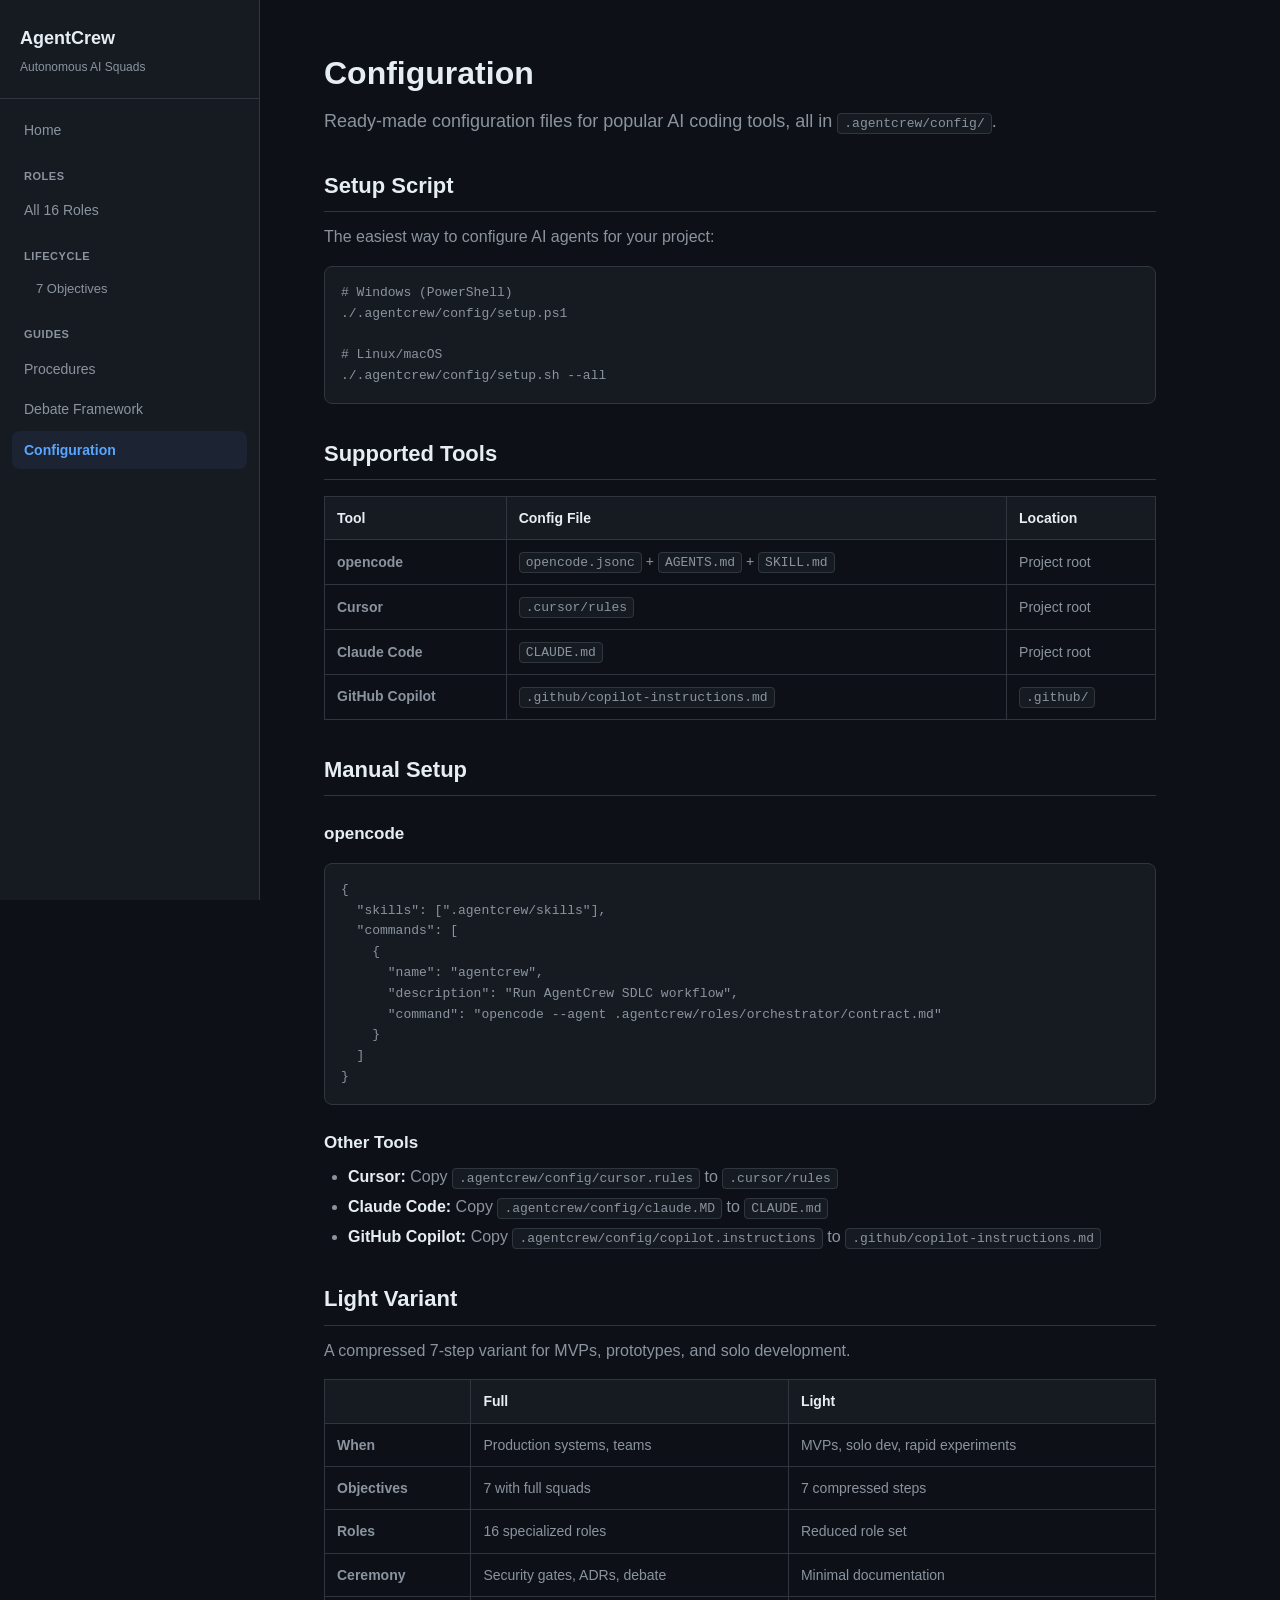
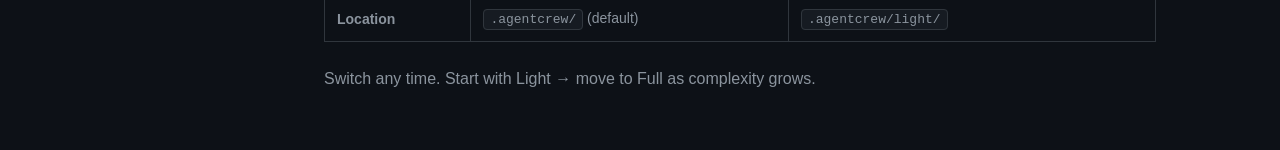
==== docs/configuration.html @ f0ec6406 "docs: replace Jekyll with static HTML/CSS pages Complete rebuild of docs/ as a static site with: - C" ====
<!DOCTYPE html>
<html lang="en">
<head>
<meta charset="UTF-8">
<meta name="viewport" content="width=device-width, initial-scale=1.0">
<title>Configuration — AgentCrew</title>
<link rel="stylesheet" href="style.css">
</head>
<body>

<aside class="sidebar">
  <div class="sidebar-header">
    <h2>AgentCrew</h2>
    <span>Autonomous AI Squads</span>
  </div>
  <nav>
    <a href="index.html">Home</a>

    <div class="nav-section">Roles</div>
    <a href="roles.html">All 16 Roles</a>

    <div class="nav-section">Lifecycle</div>
    <div class="nav-sub">
      <a href="objectives.html">7 Objectives</a>
    </div>

    <div class="nav-section">Guides</div>
    <a href="procedures.html">Procedures</a>
    <a href="debate.html">Debate Framework</a>
    <a href="configuration.html" class="active">Configuration</a>
  </nav>
</aside>

<main class="content">
  <h1>Configuration</h1>
  <p>Ready-made configuration files for popular AI coding tools, all in <code>.agentcrew/config/</code>.</p>

  <h2>Setup Script</h2>
  <p>The easiest way to configure AI agents for your project:</p>
  <pre><code># Windows (PowerShell)
./.agentcrew/config/setup.ps1

# Linux/macOS
./.agentcrew/config/setup.sh --all</code></pre>

  <h2>Supported Tools</h2>
  <table>
    <tr><th>Tool</th><th>Config File</th><th>Location</th></tr>
    <tr><td><strong>opencode</strong></td><td><code>opencode.jsonc</code> + <code>AGENTS.md</code> + <code>SKILL.md</code></td><td>Project root</td></tr>
    <tr><td><strong>Cursor</strong></td><td><code>.cursor/rules</code></td><td>Project root</td></tr>
    <tr><td><strong>Claude Code</strong></td><td><code>CLAUDE.md</code></td><td>Project root</td></tr>
    <tr><td><strong>GitHub Copilot</strong></td><td><code>.github/copilot-instructions.md</code></td><td><code>.github/</code></td></tr>
  </table>

  <h2>Manual Setup</h2>

  <h3>opencode</h3>
  <pre><code>{
  "skills": [".agentcrew/skills"],
  "commands": [
    {
      "name": "agentcrew",
      "description": "Run AgentCrew SDLC workflow",
      "command": "opencode --agent .agentcrew/roles/orchestrator/contract.md"
    }
  ]
}</code></pre>

  <h3>Other Tools</h3>
  <ul>
    <li><strong>Cursor:</strong> Copy <code>.agentcrew/config/cursor.rules</code> to <code>.cursor/rules</code></li>
    <li><strong>Claude Code:</strong> Copy <code>.agentcrew/config/claude.MD</code> to <code>CLAUDE.md</code></li>
    <li><strong>GitHub Copilot:</strong> Copy <code>.agentcrew/config/copilot.instructions</code> to <code>.github/copilot-instructions.md</code></li>
  </ul>

  <h2>Light Variant</h2>
  <p>A compressed 7-step variant for MVPs, prototypes, and solo development.</p>

  <table>
    <tr><th></th><th>Full</th><th>Light</th></tr>
    <tr><td><strong>When</strong></td><td>Production systems, teams</td><td>MVPs, solo dev, rapid experiments</td></tr>
    <tr><td><strong>Objectives</strong></td><td>7 with full squads</td><td>7 compressed steps</td></tr>
    <tr><td><strong>Roles</strong></td><td>16 specialized roles</td><td>Reduced role set</td></tr>
    <tr><td><strong>Ceremony</strong></td><td>Security gates, ADRs, debate</td><td>Minimal documentation</td></tr>
    <tr><td><strong>Location</strong></td><td><code>.agentcrew/</code> (default)</td><td><code>.agentcrew/light/</code></td></tr>
  </table>

  <p>Switch any time. Start with Light &rarr; move to Full as complexity grows.</p>

</main>

</body>
</html>
---- docs/style.css ----
:root {
  --bg: #0d1117;
  --bg-card: #161b22;
  --bg-hover: #1c2333;
  --border: #30363d;
  --text: #e6edf3;
  --text-dim: #8b949e;
  --accent: #58a6ff;
  --accent-green: #3fb950;
  --accent-orange: #d29922;
  --accent-red: #f85149;
  --accent-purple: #bc8cff;
  --radius: 8px;
  --font: -apple-system, BlinkMacSystemFont, 'Segoe UI', Roboto, sans-serif;
  --mono: 'SF Mono', 'Cascadia Code', 'Fira Code', Consolas, monospace;
}

* { margin: 0; padding: 0; box-sizing: border-box; }

body {
  font-family: var(--font);
  background: var(--bg);
  color: var(--text);
  line-height: 1.6;
  display: flex;
  min-height: 100vh;
}

a { color: var(--accent); text-decoration: none; }
a:hover { text-decoration: underline; }

/* Sidebar */
.sidebar {
  width: 260px;
  min-width: 260px;
  background: var(--bg-card);
  border-right: 1px solid var(--border);
  padding: 24px 0;
  height: 100vh;
  position: sticky;
  top: 0;
  overflow-y: auto;
}
.sidebar-header {
  padding: 0 20px 20px;
  border-bottom: 1px solid var(--border);
  margin-bottom: 12px;
}
.sidebar-header h2 {
  font-size: 18px;
  color: var(--text);
}
.sidebar-header span {
  font-size: 12px;
  color: var(--text-dim);
}
.sidebar nav { padding: 0 12px; }
.sidebar nav a {
  display: block;
  padding: 8px 12px;
  border-radius: var(--radius);
  font-size: 14px;
  color: var(--text-dim);
  margin-bottom: 2px;
  transition: all 0.15s;
}
.sidebar nav a:hover {
  background: var(--bg-hover);
  color: var(--text);
  text-decoration: none;
}
.sidebar nav a.active {
  background: var(--bg-hover);
  color: var(--accent);
  font-weight: 600;
}
.sidebar .nav-section {
  font-size: 11px;
  text-transform: uppercase;
  letter-spacing: 0.05em;
  color: var(--text-dim);
  padding: 16px 12px 6px;
  font-weight: 600;
}
.sidebar .nav-sub a { padding-left: 24px; font-size: 13px; }

/* Main content */
.content {
  flex: 1;
  padding: 48px 64px;
  max-width: 960px;
}
.content h1 {
  font-size: 32px;
  margin-bottom: 8px;
  font-weight: 700;
}
.content h1 + p { font-size: 18px; color: var(--text-dim); margin-bottom: 32px; }
.content h2 {
  font-size: 22px;
  margin: 32px 0 12px;
  padding-bottom: 8px;
  border-bottom: 1px solid var(--border);
}
.content h3 { font-size: 17px; margin: 24px 0 8px; }
.content p { margin-bottom: 16px; color: var(--text-dim); }
.content p strong { color: var(--text); }
.content ul, .content ol { margin: 0 0 16px 24px; color: var(--text-dim); }
.content li { margin-bottom: 4px; }
.content li strong { color: var(--text); }

/* Tables */
.content table {
  width: 100%;
  border-collapse: collapse;
  margin: 16px 0 24px;
  font-size: 14px;
}
.content th {
  text-align: left;
  padding: 10px 12px;
  background: var(--bg-card);
  border: 1px solid var(--border);
  color: var(--text);
  font-weight: 600;
}
.content td {
  padding: 10px 12px;
  border: 1px solid var(--border);
  color: var(--text-dim);
}
.content tr:hover td { background: var(--bg-hover); }

/* Code blocks */
.content code {
  font-family: var(--mono);
  font-size: 13px;
  background: var(--bg-card);
  padding: 2px 6px;
  border-radius: 4px;
  border: 1px solid var(--border);
}
.content pre {
  background: var(--bg-card);
  border: 1px solid var(--border);
  border-radius: var(--radius);
  padding: 16px;
  margin: 16px 0 24px;
  overflow-x: auto;
}
.content pre code {
  background: none;
  border: none;
  padding: 0;
  font-size: 13px;
  line-height: 1.5;
  color: var(--text-dim);
}

/* Cards */
.card-grid {
  display: grid;
  grid-template-columns: repeat(auto-fill, minmax(280px, 1fr));
  gap: 16px;
  margin: 16px 0 24px;
}
.card {
  background: var(--bg-card);
  border: 1px solid var(--border);
  border-radius: var(--radius);
  padding: 16px 20px;
  transition: border-color 0.2s;
}
.card:hover { border-color: var(--accent); }
.card h3 { margin: 0 0 4px; font-size: 15px; }
.card h3 a { color: var(--text); }
.card h3 a:hover { color: var(--accent); text-decoration: none; }
.card p { margin: 0; font-size: 13px; color: var(--text-dim); }
.card .tag {
  display: inline-block;
  font-size: 11px;
  padding: 2px 8px;
  border-radius: 12px;
  margin-top: 8px;
  font-weight: 600;
}
.tag-leadership { background: #1a2332; color: var(--accent); }
.tag-dev { background: #1a2e1a; color: var(--accent-green); }
.tag-quality { background: #2d1a1a; color: var(--accent-red); }
.tag-ops { background: #2d251a; color: var(--accent-orange); }
.tag-cross { background: #1a1a2e; color: var(--accent-purple); }

/* Callouts */
.callout {
  border: 1px solid var(--border);
  border-left: 4px solid var(--accent);
  border-radius: var(--radius);
  padding: 12px 16px;
  margin: 16px 0 24px;
  background: var(--bg-card);
  font-size: 14px;
  color: var(--text-dim);
}
.callout-warning { border-left-color: var(--accent-orange); }
.callout-danger { border-left-color: var(--accent-red); }
.callout-success { border-left-color: var(--accent-green); }

/* Badge */
.badge {
  display: inline-block;
  padding: 2px 10px;
  border-radius: 12px;
  font-size: 12px;
  font-weight: 600;
  background: var(--bg-hover);
  color: var(--text-dim);
  border: 1px solid var(--border);
}
.badge-accent { background: #1a2332; color: var(--accent); border-color: #1a3a5c; }
.badge-green { background: #1a2e1a; color: var(--accent-green); border-color: #1a3a1a; }
.badge-red { background: #2d1a1a; color: var(--accent-red); border-color: #3a1a1a; }
.badge-orange { background: #2d251a; color: var(--accent-orange); border-color: #3a2a1a; }

/* Tags list */
.tag-list { display: flex; flex-wrap: wrap; gap: 6px; margin-bottom: 16px; }

/* Mobile */
@media (max-width: 768px) {
  body { flex-direction: column; }
  .sidebar { width: 100%; min-width: unset; height: auto; position: static; }
  .content { padding: 24px 16px; }
  .card-grid { grid-template-columns: 1fr; }
}
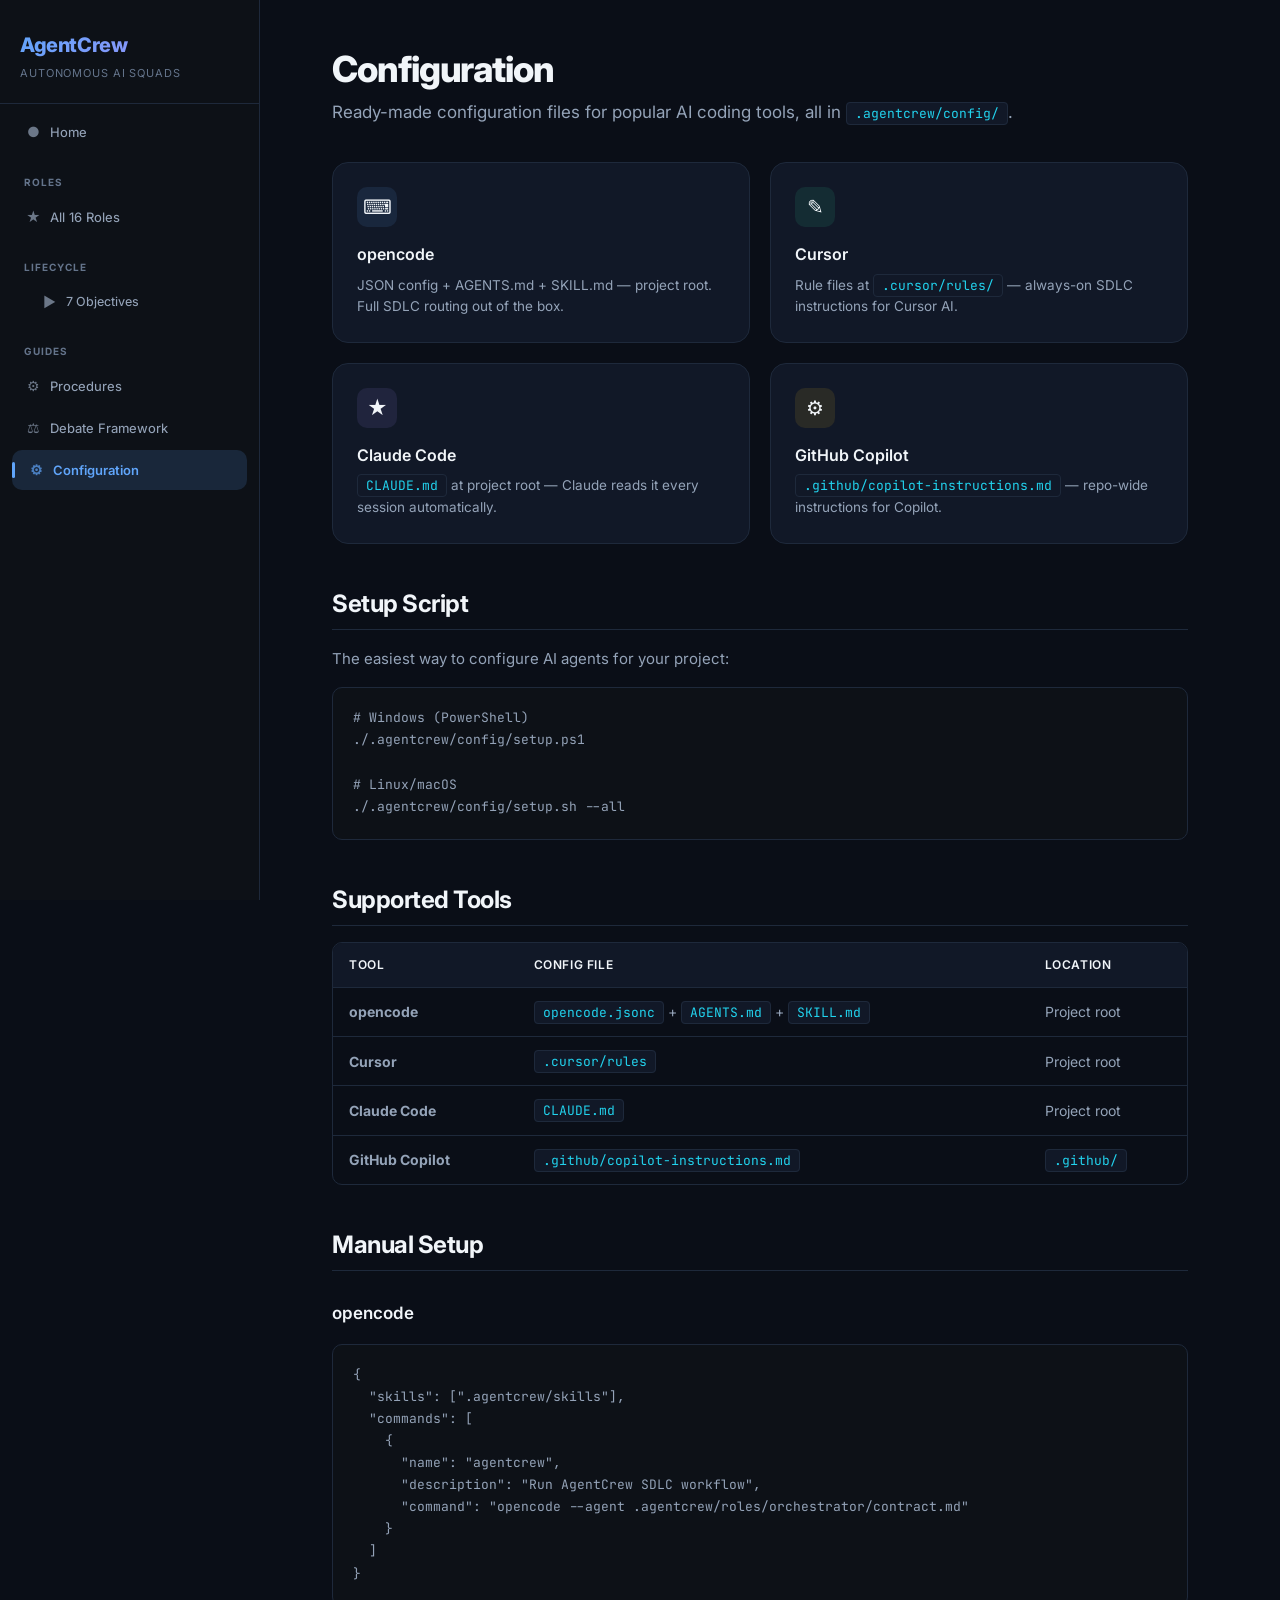
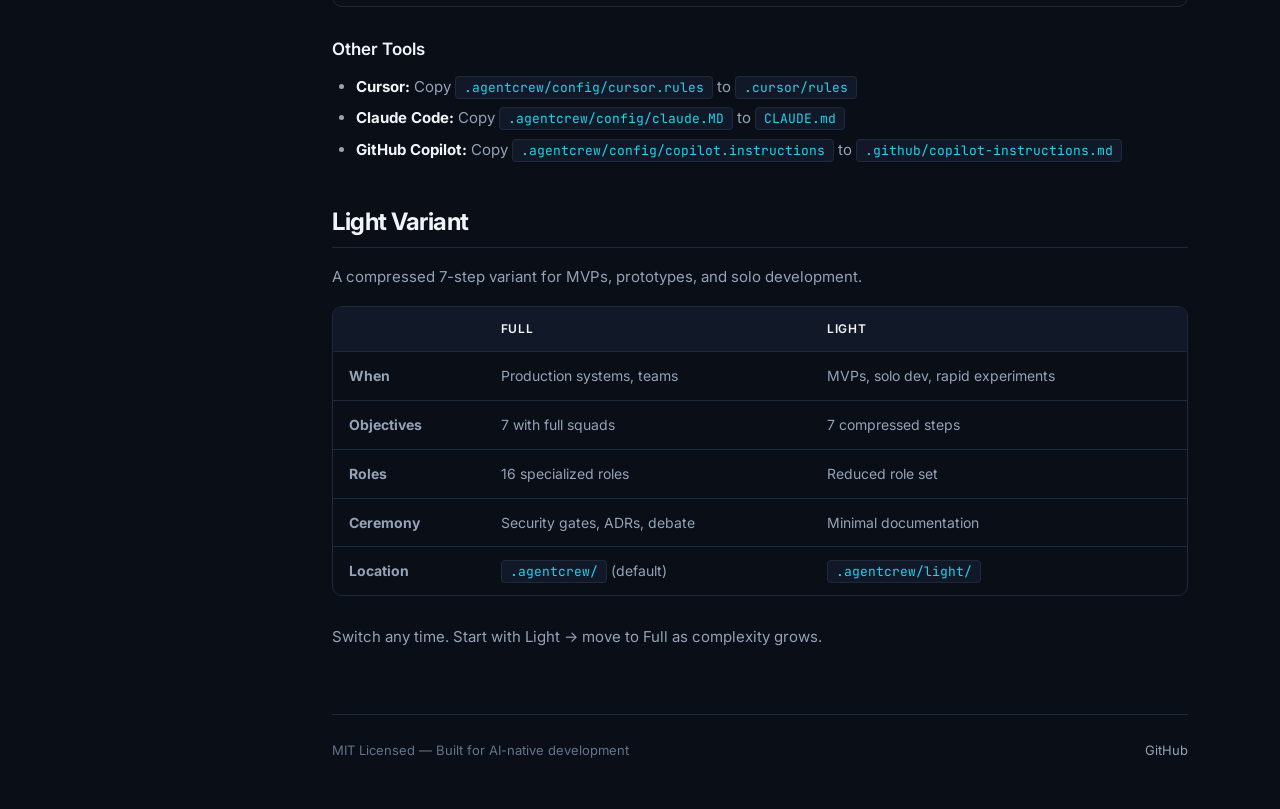
==== commit c4c88c65: "redesign: modern GitHub Pages site with sidebar, dark theme, design system" ====
--- a/docs/configuration.html
+++ b/docs/configuration.html
@@ -4,6 +4,9 @@
 <meta charset="UTF-8">
 <meta name="viewport" content="width=device-width, initial-scale=1.0">
 <title>Configuration — AgentCrew</title>
+<link rel="preconnect" href="https://fonts.googleapis.com">
+<link rel="preconnect" href="https://fonts.gstatic.com" crossorigin>
+<link href="https://fonts.googleapis.com/css2?family=Inter:wght@400;450;500;600;700;800&family=JetBrains+Mono:wght@400;500&display=swap" rel="stylesheet">
 <link rel="stylesheet" href="style.css">
 </head>
 <body>
@@ -14,26 +17,49 @@
     <span>Autonomous AI Squads</span>
   </div>
   <nav>
-    <a href="index.html">Home</a>
+    <a href="index.html"><span class="nav-icon">&#9679;</span> Home</a>
 
     <div class="nav-section">Roles</div>
-    <a href="roles.html">All 16 Roles</a>
+    <a href="roles.html"><span class="nav-icon">&#9733;</span> All 16 Roles</a>
 
     <div class="nav-section">Lifecycle</div>
     <div class="nav-sub">
-      <a href="objectives.html">7 Objectives</a>
+      <a href="objectives.html"><span class="nav-icon">&#9654;</span> 7 Objectives</a>
     </div>
 
     <div class="nav-section">Guides</div>
-    <a href="procedures.html">Procedures</a>
-    <a href="debate.html">Debate Framework</a>
-    <a href="configuration.html" class="active">Configuration</a>
+    <a href="procedures.html"><span class="nav-icon">&#9881;</span> Procedures</a>
+    <a href="debate.html"><span class="nav-icon">&#9878;</span> Debate Framework</a>
+    <a href="configuration.html" class="active"><span class="nav-icon">&#9881;</span> Configuration</a>
   </nav>
 </aside>
 
 <main class="content">
   <h1>Configuration</h1>
-  <p>Ready-made configuration files for popular AI coding tools, all in <code>.agentcrew/config/</code>.</p>
+  <p class="subtitle">Ready-made configuration files for popular AI coding tools, all in <code>.agentcrew/config/</code>.</p>
+
+  <div class="feature-grid">
+    <div class="feature-card">
+      <div class="feature-icon" style="background:rgba(96,165,250,0.1);">&#9000;</div>
+      <h3>opencode</h3>
+      <p>JSON config + AGENTS.md + SKILL.md — project root. Full SDLC routing out of the box.</p>
+    </div>
+    <div class="feature-card">
+      <div class="feature-icon" style="background:rgba(52,211,153,0.1);">&#9998;</div>
+      <h3>Cursor</h3>
+      <p>Rule files at <code>.cursor/rules/</code> — always-on SDLC instructions for Cursor AI.</p>
+    </div>
+    <div class="feature-card">
+      <div class="feature-icon" style="background:rgba(167,139,250,0.1);">&#9733;</div>
+      <h3>Claude Code</h3>
+      <p><code>CLAUDE.md</code> at project root — Claude reads it every session automatically.</p>
+    </div>
+    <div class="feature-card">
+      <div class="feature-icon" style="background:rgba(251,191,36,0.1);">&#9881;</div>
+      <h3>GitHub Copilot</h3>
+      <p><code>.github/copilot-instructions.md</code> — repo-wide instructions for Copilot.</p>
+    </div>
+  </div>
 
   <h2>Setup Script</h2>
   <p>The easiest way to configure AI agents for your project:</p>
@@ -87,6 +113,11 @@
 
   <p>Switch any time. Start with Light &rarr; move to Full as complexity grows.</p>
 
+  <div class="site-footer">
+    <span>MIT Licensed &mdash; Built for AI-native development</span>
+    <span><a href="https://github.com/anomalyco/AgentCrew">GitHub</a></span>
+  </div>
+
 </main>
 
 </body>
--- a/docs/style.css
+++ b/docs/style.css
@@ -1,233 +1,678 @@
+/* ═══════════════════════════════════════════
+   AgentCrew — Design System
+   ═══════════════════════════════════════════ */
+
 :root {
-  --bg: #0d1117;
-  --bg-card: #161b22;
-  --bg-hover: #1c2333;
-  --border: #30363d;
-  --text: #e6edf3;
-  --text-dim: #8b949e;
-  --accent: #58a6ff;
-  --accent-green: #3fb950;
-  --accent-orange: #d29922;
-  --accent-red: #f85149;
-  --accent-purple: #bc8cff;
-  --radius: 8px;
-  --font: -apple-system, BlinkMacSystemFont, 'Segoe UI', Roboto, sans-serif;
-  --mono: 'SF Mono', 'Cascadia Code', 'Fira Code', Consolas, monospace;
+  --bg: #0a0e17;
+  --bg-card: #111827;
+  --bg-card-hover: #1a2332;
+  --bg-elevated: #1e293b;
+  --bg-sidebar: #0d1117;
+  --border: #1e293b;
+  --border-light: #334155;
+  --text: #f1f5f9;
+  --text-dim: #94a3b8;
+  --text-muted: #64748b;
+  --accent: #60a5fa;
+  --accent-glow: rgba(96, 165, 250, 0.15);
+  --accent-green: #34d399;
+  --accent-orange: #fbbf24;
+  --accent-red: #f87171;
+  --accent-purple: #a78bfa;
+  --accent-cyan: #22d3ee;
+  --gradient-hero: linear-gradient(135deg, #0a0e17 0%, #0f172a 50%, #1a1a3e 100%);
+  --gradient-accent: linear-gradient(135deg, #60a5fa, #a78bfa);
+  --gradient-green: linear-gradient(135deg, #34d399, #22d3ee);
+  --gradient-orange: linear-gradient(135deg, #fbbf24, #f87171);
+  --radius-sm: 6px;
+  --radius: 10px;
+  --radius-lg: 16px;
+  --radius-xl: 24px;
+  --font: 'Inter', -apple-system, BlinkMacSystemFont, 'Segoe UI', Roboto, sans-serif;
+  --mono: 'JetBrains Mono', 'SF Mono', 'Cascadia Code', 'Fira Code', Consolas, monospace;
+  --shadow-card: 0 1px 3px rgba(0,0,0,0.3), 0 1px 2px rgba(0,0,0,0.2);
+  --shadow-lg: 0 10px 40px rgba(0,0,0,0.4);
+  --transition: 0.2s cubic-bezier(0.4, 0, 0.2, 1);
 }
 
 * { margin: 0; padding: 0; box-sizing: border-box; }
+
+html { scroll-behavior: smooth; }
 
 body {
   font-family: var(--font);
   background: var(--bg);
   color: var(--text);
-  line-height: 1.6;
+  line-height: 1.7;
   display: flex;
   min-height: 100vh;
-}
-
-a { color: var(--accent); text-decoration: none; }
-a:hover { text-decoration: underline; }
-
-/* Sidebar */
+  -webkit-font-smoothing: antialiased;
+}
+
+::selection { background: var(--accent); color: #000; }
+
+a { color: var(--accent); text-decoration: none; transition: var(--transition); }
+a:hover { color: #93c5fd; text-decoration: none; }
+
+/* ── Scrollbar ── */
+::-webkit-scrollbar { width: 6px; }
+::-webkit-scrollbar-track { background: transparent; }
+::-webkit-scrollbar-thumb { background: var(--border-light); border-radius: 3px; }
+::-webkit-scrollbar-thumb:hover { background: var(--text-muted); }
+
+/* ── Sidebar ── */
 .sidebar {
   width: 260px;
   min-width: 260px;
-  background: var(--bg-card);
+  background: var(--bg-sidebar);
   border-right: 1px solid var(--border);
-  padding: 24px 0;
+  padding: 0;
   height: 100vh;
   position: sticky;
   top: 0;
   overflow-y: auto;
-}
+  z-index: 10;
+}
+
 .sidebar-header {
-  padding: 0 20px 20px;
+  padding: 28px 20px 20px;
   border-bottom: 1px solid var(--border);
-  margin-bottom: 12px;
-}
+  margin-bottom: 8px;
+}
+
 .sidebar-header h2 {
-  font-size: 18px;
+  font-size: 20px;
+  font-weight: 800;
+  letter-spacing: -0.02em;
+  background: var(--gradient-accent);
+  -webkit-background-clip: text;
+  -webkit-text-fill-color: transparent;
+  background-clip: text;
+}
+
+.sidebar-header span {
+  font-size: 11px;
+  color: var(--text-muted);
+  text-transform: uppercase;
+  letter-spacing: 0.08em;
+  margin-top: 2px;
+  display: block;
+}
+
+.sidebar nav { padding: 0 12px; }
+
+.sidebar nav a {
+  display: flex;
+  align-items: center;
+  gap: 8px;
+  padding: 9px 12px;
+  border-radius: var(--radius);
+  font-size: 13px;
+  color: var(--text-dim);
+  margin-bottom: 2px;
+  transition: var(--transition);
+  font-weight: 450;
+}
+
+.sidebar nav a .nav-icon {
+  width: 18px;
+  height: 18px;
+  display: inline-flex;
+  align-items: center;
+  justify-content: center;
+  font-size: 14px;
+  opacity: 0.7;
+}
+
+.sidebar nav a:hover {
+  background: var(--bg-card);
   color: var(--text);
 }
-.sidebar-header span {
-  font-size: 12px;
-  color: var(--text-dim);
-}
-.sidebar nav { padding: 0 12px; }
-.sidebar nav a {
-  display: block;
-  padding: 8px 12px;
-  border-radius: var(--radius);
-  font-size: 14px;
-  color: var(--text-dim);
-  margin-bottom: 2px;
-  transition: all 0.15s;
-}
-.sidebar nav a:hover {
-  background: var(--bg-hover);
-  color: var(--text);
-  text-decoration: none;
-}
+
 .sidebar nav a.active {
-  background: var(--bg-hover);
+  background: var(--accent-glow);
   color: var(--accent);
   font-weight: 600;
 }
+
+.sidebar nav a.active::before {
+  content: '';
+  width: 3px;
+  height: 16px;
+  background: var(--accent);
+  border-radius: 2px;
+  margin-left: -12px;
+  margin-right: 4px;
+}
+
 .sidebar .nav-section {
-  font-size: 11px;
+  font-size: 10px;
+  text-transform: uppercase;
+  letter-spacing: 0.1em;
+  color: var(--text-muted);
+  padding: 20px 12px 6px;
+  font-weight: 700;
+}
+
+.sidebar .nav-sub a { padding-left: 28px; font-size: 12.5px; }
+
+/* ── Main Content ── */
+.content {
+  flex: 1;
+  padding: 48px 72px;
+  max-width: 1000px;
+  min-width: 0;
+}
+
+.content h1 {
+  font-size: 36px;
+  font-weight: 800;
+  letter-spacing: -0.03em;
+  margin-bottom: 8px;
+  line-height: 1.2;
+}
+
+.content h1 + p.subtitle {
+  font-size: 17px;
+  color: var(--text-dim);
+  margin-bottom: 36px;
+  line-height: 1.6;
+}
+
+.content h1 + p:not(.subtitle) {
+  font-size: 17px;
+  color: var(--text-dim);
+  margin-bottom: 36px;
+}
+
+.content h2 {
+  font-size: 24px;
+  font-weight: 700;
+  letter-spacing: -0.02em;
+  margin: 44px 0 16px;
+  padding-bottom: 10px;
+  border-bottom: 1px solid var(--border);
+  line-height: 1.3;
+}
+
+.content h3 {
+  font-size: 17px;
+  font-weight: 600;
+  margin: 28px 0 10px;
+  color: var(--text);
+}
+
+.content h4 {
+  font-size: 14px;
+  font-weight: 600;
+  margin: 20px 0 8px;
+  color: var(--text-dim);
+}
+
+.content p { margin-bottom: 16px; color: var(--text-dim); font-size: 15px; }
+.content p strong { color: var(--text); font-weight: 600; }
+.content ul, .content ol { margin: 0 0 20px 24px; color: var(--text-dim); font-size: 15px; }
+.content li { margin-bottom: 6px; }
+.content li strong { color: var(--text); }
+
+/* ── Tables ── */
+.content table {
+  width: 100%;
+  border-collapse: separate;
+  border-spacing: 0;
+  margin: 16px 0 28px;
+  font-size: 14px;
+  border-radius: var(--radius);
+  overflow: hidden;
+  border: 1px solid var(--border);
+}
+
+.content th {
+  text-align: left;
+  padding: 12px 16px;
+  background: var(--bg-card);
+  border-bottom: 1px solid var(--border);
+  color: var(--text);
+  font-weight: 600;
+  font-size: 12px;
   text-transform: uppercase;
   letter-spacing: 0.05em;
-  color: var(--text-dim);
-  padding: 16px 12px 6px;
-  font-weight: 600;
-}
-.sidebar .nav-sub a { padding-left: 24px; font-size: 13px; }
-
-/* Main content */
-.content {
-  flex: 1;
-  padding: 48px 64px;
-  max-width: 960px;
-}
-.content h1 {
-  font-size: 32px;
-  margin-bottom: 8px;
-  font-weight: 700;
-}
-.content h1 + p { font-size: 18px; color: var(--text-dim); margin-bottom: 32px; }
-.content h2 {
-  font-size: 22px;
-  margin: 32px 0 12px;
-  padding-bottom: 8px;
+}
+
+.content td {
+  padding: 12px 16px;
   border-bottom: 1px solid var(--border);
-}
-.content h3 { font-size: 17px; margin: 24px 0 8px; }
-.content p { margin-bottom: 16px; color: var(--text-dim); }
-.content p strong { color: var(--text); }
-.content ul, .content ol { margin: 0 0 16px 24px; color: var(--text-dim); }
-.content li { margin-bottom: 4px; }
-.content li strong { color: var(--text); }
-
-/* Tables */
-.content table {
-  width: 100%;
-  border-collapse: collapse;
-  margin: 16px 0 24px;
+  color: var(--text-dim);
   font-size: 14px;
 }
-.content th {
-  text-align: left;
-  padding: 10px 12px;
-  background: var(--bg-card);
-  border: 1px solid var(--border);
-  color: var(--text);
-  font-weight: 600;
-}
-.content td {
-  padding: 10px 12px;
-  border: 1px solid var(--border);
-  color: var(--text-dim);
-}
-.content tr:hover td { background: var(--bg-hover); }
-
-/* Code blocks */
+
+.content tr:last-child td { border-bottom: none; }
+
+.content tr:hover td {
+  background: var(--bg-card-hover);
+}
+
+/* ── Code Blocks ── */
 .content code {
   font-family: var(--mono);
   font-size: 13px;
   background: var(--bg-card);
-  padding: 2px 6px;
+  padding: 2px 8px;
   border-radius: 4px;
   border: 1px solid var(--border);
-}
+  color: var(--accent-cyan);
+}
+
 .content pre {
-  background: var(--bg-card);
-  border: 1px solid var(--border);
-  border-radius: var(--radius);
-  padding: 16px;
-  margin: 16px 0 24px;
+  background: #0d1117;
+  border: 1px solid var(--border);
+  border-radius: var(--radius);
+  padding: 20px;
+  margin: 16px 0 28px;
   overflow-x: auto;
-}
+  position: relative;
+}
+
 .content pre code {
   background: none;
   border: none;
   padding: 0;
   font-size: 13px;
-  line-height: 1.5;
-  color: var(--text-dim);
-}
-
-/* Cards */
+  line-height: 1.6;
+  color: var(--text-dim);
+  font-family: var(--mono);
+}
+
+.content pre .copy-btn {
+  position: absolute;
+  top: 10px;
+  right: 10px;
+  background: var(--bg-card);
+  border: 1px solid var(--border);
+  color: var(--text-muted);
+  padding: 4px 10px;
+  border-radius: 4px;
+  font-size: 11px;
+  cursor: pointer;
+  transition: var(--transition);
+  opacity: 0;
+}
+
+.content pre:hover .copy-btn { opacity: 1; }
+.content pre .copy-btn:hover { background: var(--bg-card-hover); color: var(--text); }
+
+/* ── Cards ── */
 .card-grid {
   display: grid;
   grid-template-columns: repeat(auto-fill, minmax(280px, 1fr));
-  gap: 16px;
-  margin: 16px 0 24px;
-}
+  gap: 14px;
+  margin: 16px 0 28px;
+}
+
 .card {
   background: var(--bg-card);
   border: 1px solid var(--border);
   border-radius: var(--radius);
-  padding: 16px 20px;
-  transition: border-color 0.2s;
-}
-.card:hover { border-color: var(--accent); }
+  padding: 18px 20px;
+  transition: all var(--transition);
+  position: relative;
+  overflow: hidden;
+}
+
+.card::before {
+  content: '';
+  position: absolute;
+  top: 0;
+  left: 0;
+  width: 100%;
+  height: 2px;
+  background: var(--gradient-accent);
+  opacity: 0;
+  transition: var(--transition);
+}
+
+.card:hover {
+  border-color: var(--border-light);
+  transform: translateY(-2px);
+  box-shadow: var(--shadow-lg);
+}
+
+.card:hover::before { opacity: 1; }
+
 .card h3 { margin: 0 0 4px; font-size: 15px; }
 .card h3 a { color: var(--text); }
-.card h3 a:hover { color: var(--accent); text-decoration: none; }
-.card p { margin: 0; font-size: 13px; color: var(--text-dim); }
+.card h3 a:hover { color: var(--accent); }
+.card p { margin: 0; font-size: 13px; color: var(--text-dim); line-height: 1.5; }
+
 .card .tag {
   display: inline-block;
-  font-size: 11px;
-  padding: 2px 8px;
+  font-size: 10px;
+  padding: 3px 10px;
   border-radius: 12px;
-  margin-top: 8px;
-  font-weight: 600;
-}
-.tag-leadership { background: #1a2332; color: var(--accent); }
-.tag-dev { background: #1a2e1a; color: var(--accent-green); }
-.tag-quality { background: #2d1a1a; color: var(--accent-red); }
-.tag-ops { background: #2d251a; color: var(--accent-orange); }
-.tag-cross { background: #1a1a2e; color: var(--accent-purple); }
-
-/* Callouts */
+  margin-top: 10px;
+  font-weight: 700;
+  letter-spacing: 0.02em;
+  text-transform: uppercase;
+}
+
+.tag-leadership { background: rgba(96,165,250,0.1); color: var(--accent); border: 1px solid rgba(96,165,250,0.2); }
+.tag-dev { background: rgba(52,211,153,0.1); color: var(--accent-green); border: 1px solid rgba(52,211,153,0.2); }
+.tag-quality { background: rgba(248,113,113,0.1); color: var(--accent-red); border: 1px solid rgba(248,113,113,0.2); }
+.tag-ops { background: rgba(251,191,36,0.1); color: var(--accent-orange); border: 1px solid rgba(251,191,36,0.2); }
+.tag-cross { background: rgba(167,139,250,0.1); color: var(--accent-purple); border: 1px solid rgba(167,139,250,0.2); }
+
+/* ── Callouts ── */
 .callout {
   border: 1px solid var(--border);
-  border-left: 4px solid var(--accent);
-  border-radius: var(--radius);
-  padding: 12px 16px;
-  margin: 16px 0 24px;
+  border-left: 3px solid var(--accent);
+  border-radius: var(--radius);
+  padding: 14px 18px;
+  margin: 16px 0 28px;
   background: var(--bg-card);
   font-size: 14px;
   color: var(--text-dim);
-}
-.callout-warning { border-left-color: var(--accent-orange); }
-.callout-danger { border-left-color: var(--accent-red); }
-.callout-success { border-left-color: var(--accent-green); }
-
-/* Badge */
+  line-height: 1.6;
+}
+
+.callout strong { color: var(--text); }
+
+.callout-warning { border-left-color: var(--accent-orange); background: rgba(251,191,36,0.04); }
+.callout-danger { border-left-color: var(--accent-red); background: rgba(248,113,113,0.04); }
+.callout-success { border-left-color: var(--accent-green); background: rgba(52,211,153,0.04); }
+
+/* ── Badges ── */
 .badge {
   display: inline-block;
-  padding: 2px 10px;
+  padding: 3px 12px;
   border-radius: 12px;
+  font-size: 11px;
+  font-weight: 600;
+  background: var(--bg-card);
+  color: var(--text-dim);
+  border: 1px solid var(--border);
+  margin: 2px;
+}
+
+.badge-accent { background: rgba(96,165,250,0.1); color: var(--accent); border-color: rgba(96,165,250,0.2); }
+.badge-green { background: rgba(52,211,153,0.1); color: var(--accent-green); border-color: rgba(52,211,153,0.2); }
+.badge-red { background: rgba(248,113,113,0.1); color: var(--accent-red); border-color: rgba(248,113,113,0.2); }
+.badge-orange { background: rgba(251,191,36,0.1); color: var(--accent-orange); border-color: rgba(251,191,36,0.2); }
+.badge-purple { background: rgba(167,139,250,0.1); color: var(--accent-purple); border-color: rgba(167,139,250,0.2); }
+
+/* ── Tag list ── */
+.tag-list { display: flex; flex-wrap: wrap; gap: 6px; margin-bottom: 16px; }
+
+/* ── Divider ── */
+.divider {
+  height: 1px;
+  background: var(--border);
+  margin: 40px 0;
+}
+
+/* ── Hero Section ── */
+.hero {
+  background: var(--gradient-hero);
+  border-bottom: 1px solid var(--border);
+  padding: 60px 0 48px;
+  margin: -48px -72px 48px;
+  padding-left: 72px;
+  padding-right: 72px;
+  position: relative;
+  overflow: hidden;
+}
+
+.hero::after {
+  content: '';
+  position: absolute;
+  top: -50%;
+  right: -20%;
+  width: 500px;
+  height: 500px;
+  background: radial-gradient(circle, var(--accent-glow) 0%, transparent 70%);
+  pointer-events: none;
+}
+
+.hero h1 {
+  font-size: 44px;
+  font-weight: 800;
+  letter-spacing: -0.03em;
+  line-height: 1.15;
+  margin-bottom: 12px;
+  position: relative;
+  z-index: 1;
+}
+
+.hero h1 .gradient-text {
+  background: var(--gradient-accent);
+  -webkit-background-clip: text;
+  -webkit-text-fill-color: transparent;
+  background-clip: text;
+}
+
+.hero p {
+  font-size: 18px;
+  color: var(--text-dim);
+  max-width: 600px;
+  line-height: 1.6;
+  position: relative;
+  z-index: 1;
+}
+
+.hero-stats {
+  display: flex;
+  gap: 32px;
+  margin-top: 28px;
+  position: relative;
+  z-index: 1;
+}
+
+.hero-stat {
+  display: flex;
+  flex-direction: column;
+}
+
+.hero-stat-num {
+  font-size: 28px;
+  font-weight: 800;
+  color: var(--text);
+  letter-spacing: -0.02em;
+}
+
+.hero-stat-label {
   font-size: 12px;
+  color: var(--text-muted);
+  text-transform: uppercase;
+  letter-spacing: 0.05em;
+  margin-top: 2px;
+}
+
+/* ── Feature Grid ── */
+.feature-grid {
+  display: grid;
+  grid-template-columns: repeat(auto-fill, minmax(300px, 1fr));
+  gap: 20px;
+  margin: 16px 0 28px;
+}
+
+.feature-card {
+  background: var(--bg-card);
+  border: 1px solid var(--border);
+  border-radius: var(--radius-lg);
+  padding: 24px;
+  transition: all var(--transition);
+}
+
+.feature-card:hover {
+  border-color: var(--border-light);
+  transform: translateY(-3px);
+  box-shadow: var(--shadow-lg);
+}
+
+.feature-card .feature-icon {
+  width: 40px;
+  height: 40px;
+  border-radius: var(--radius);
+  display: flex;
+  align-items: center;
+  justify-content: center;
+  font-size: 20px;
+  margin-bottom: 14px;
+}
+
+.feature-card h3 {
+  font-size: 16px;
   font-weight: 600;
-  background: var(--bg-hover);
-  color: var(--text-dim);
-  border: 1px solid var(--border);
-}
-.badge-accent { background: #1a2332; color: var(--accent); border-color: #1a3a5c; }
-.badge-green { background: #1a2e1a; color: var(--accent-green); border-color: #1a3a1a; }
-.badge-red { background: #2d1a1a; color: var(--accent-red); border-color: #3a1a1a; }
-.badge-orange { background: #2d251a; color: var(--accent-orange); border-color: #3a2a1a; }
-
-/* Tags list */
-.tag-list { display: flex; flex-wrap: wrap; gap: 6px; margin-bottom: 16px; }
-
-/* Mobile */
+  margin: 0 0 6px;
+}
+
+.feature-card p {
+  font-size: 13.5px;
+  color: var(--text-dim);
+  margin: 0;
+  line-height: 1.6;
+}
+
+/* ── Timeline ── */
+.timeline {
+  position: relative;
+  margin: 24px 0 32px;
+  padding-left: 32px;
+}
+
+.timeline::before {
+  content: '';
+  position: absolute;
+  left: 11px;
+  top: 8px;
+  bottom: 8px;
+  width: 2px;
+  background: var(--border);
+}
+
+.timeline-item {
+  position: relative;
+  margin-bottom: 24px;
+  padding: 16px 20px;
+  background: var(--bg-card);
+  border: 1px solid var(--border);
+  border-radius: var(--radius);
+  transition: var(--transition);
+}
+
+.timeline-item:hover {
+  border-color: var(--border-light);
+}
+
+.timeline-item::before {
+  content: '';
+  position: absolute;
+  left: -26px;
+  top: 22px;
+  width: 10px;
+  height: 10px;
+  border-radius: 50%;
+  background: var(--accent);
+  border: 2px solid var(--bg);
+  box-shadow: 0 0 0 2px var(--accent);
+}
+
+.timeline-item .tl-step {
+  font-size: 11px;
+  font-weight: 700;
+  text-transform: uppercase;
+  letter-spacing: 0.08em;
+  color: var(--accent);
+  margin-bottom: 4px;
+}
+
+.timeline-item h3 { margin: 0 0 4px; font-size: 15px; }
+.timeline-item p { margin: 0; font-size: 13px; color: var(--text-dim); }
+
+/* ── Process Flow ── */
+.process-flow {
+  display: flex;
+  flex-wrap: wrap;
+  gap: 8px;
+  margin: 16px 0 28px;
+  align-items: center;
+}
+
+.process-step {
+  background: var(--bg-card);
+  border: 1px solid var(--border);
+  border-radius: var(--radius);
+  padding: 10px 16px;
+  font-size: 13px;
+  color: var(--text-dim);
+  transition: var(--transition);
+  display: flex;
+  align-items: center;
+  gap: 8px;
+}
+
+.process-step:hover {
+  border-color: var(--accent);
+  color: var(--text);
+}
+
+.process-step .step-num {
+  width: 22px;
+  height: 22px;
+  border-radius: 50%;
+  background: var(--accent-glow);
+  color: var(--accent);
+  display: flex;
+  align-items: center;
+  justify-content: center;
+  font-size: 11px;
+  font-weight: 700;
+}
+
+.process-arrow {
+  color: var(--text-muted);
+  font-size: 16px;
+  flex-shrink: 0;
+}
+
+/* ── Footer ── */
+.site-footer {
+  margin-top: 64px;
+  padding-top: 24px;
+  border-top: 1px solid var(--border);
+  display: flex;
+  justify-content: space-between;
+  align-items: center;
+  font-size: 13px;
+  color: var(--text-muted);
+}
+
+.site-footer a { color: var(--text-dim); }
+.site-footer a:hover { color: var(--accent); }
+
+/* ── Mobile ── */
+@media (max-width: 1024px) {
+  .content { padding: 32px 28px; }
+  .hero { margin: -32px -28px 36px; padding: 40px 28px; }
+  .hero h1 { font-size: 32px; }
+}
+
 @media (max-width: 768px) {
   body { flex-direction: column; }
   .sidebar { width: 100%; min-width: unset; height: auto; position: static; }
-  .content { padding: 24px 16px; }
+  .content { padding: 24px 16px; max-width: 100%; }
   .card-grid { grid-template-columns: 1fr; }
-}
+  .feature-grid { grid-template-columns: 1fr; }
+  .hero { margin: -24px -16px 28px; padding: 32px 16px; }
+  .hero h1 { font-size: 26px; }
+  .hero-stats { gap: 20px; flex-wrap: wrap; }
+  .hero-stat-num { font-size: 22px; }
+  .process-flow { flex-direction: column; align-items: stretch; }
+  .process-arrow { transform: rotate(90deg); text-align: center; }
+  .site-footer { flex-direction: column; gap: 8px; text-align: center; }
+}
+
+/* ── Small screens ── */
+@media (max-width: 480px) {
+  .hero h1 { font-size: 22px; }
+  .content h2 { font-size: 20px; }
+}
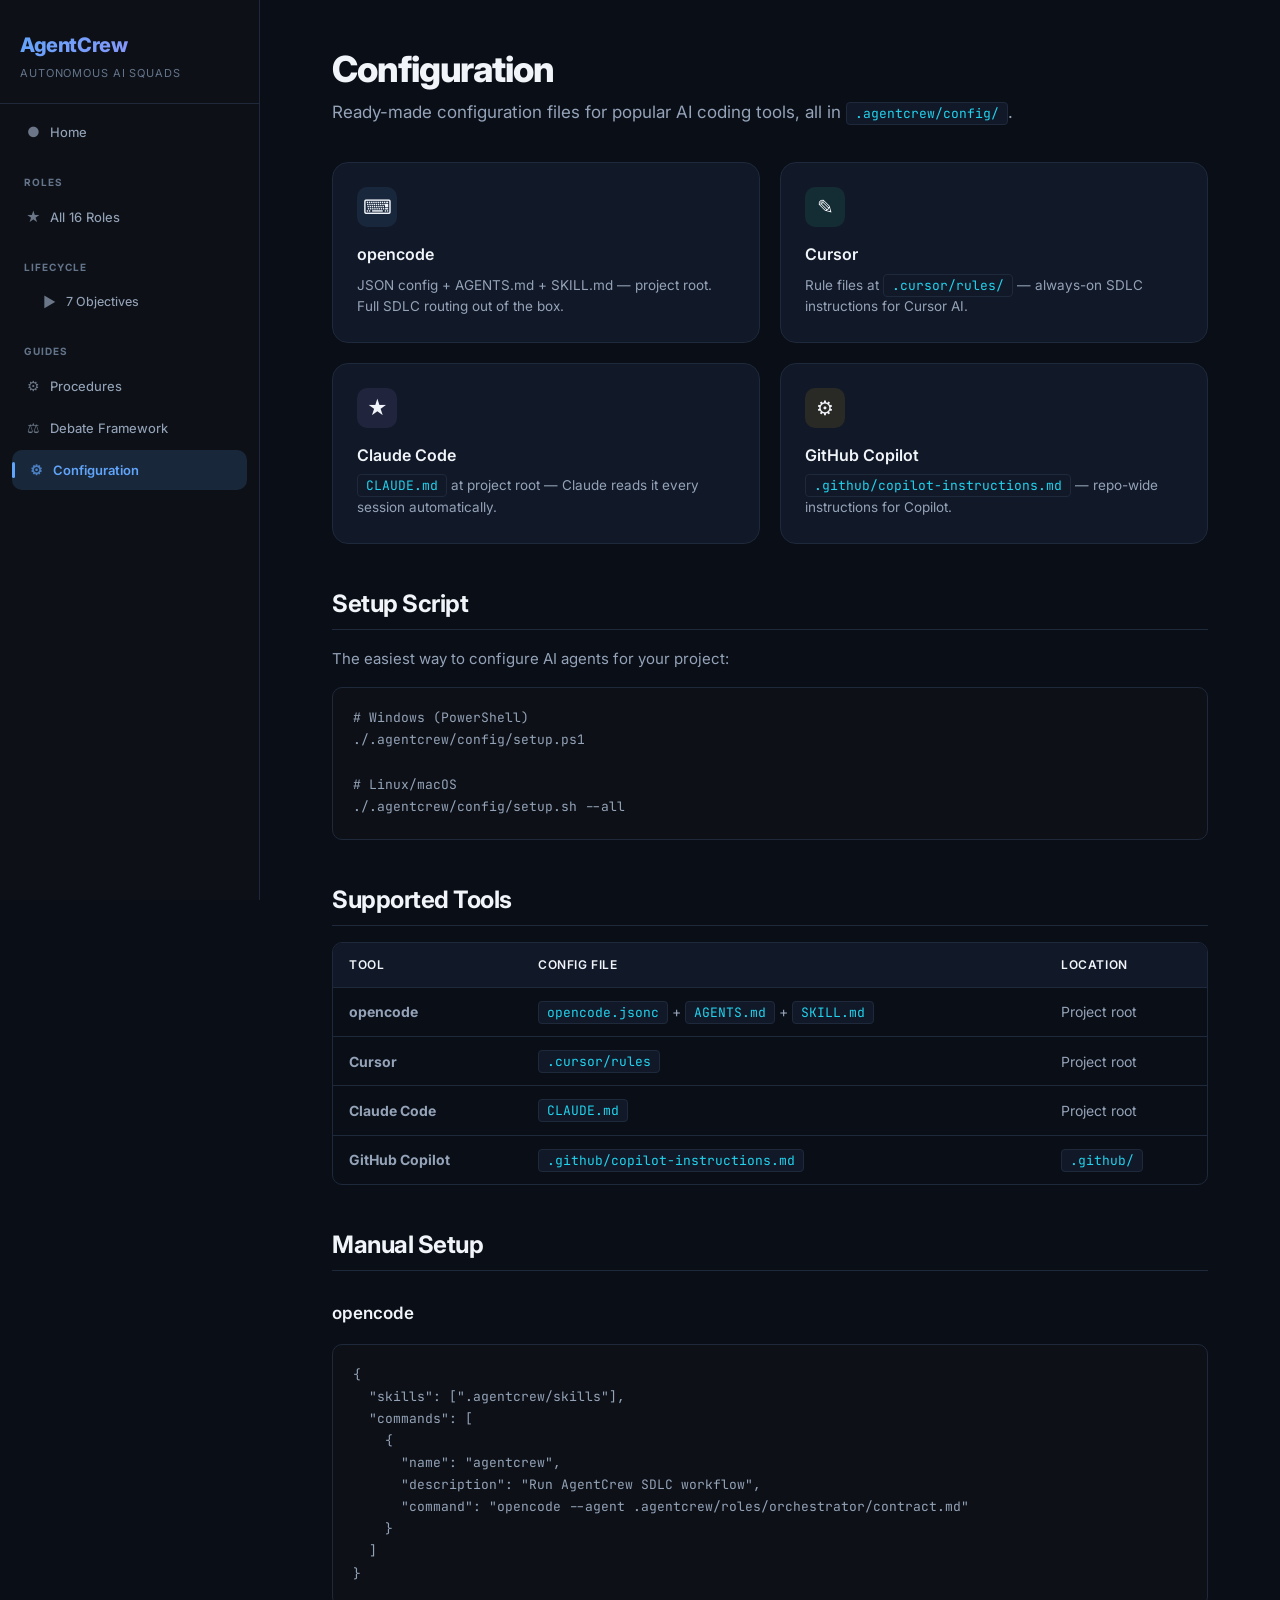
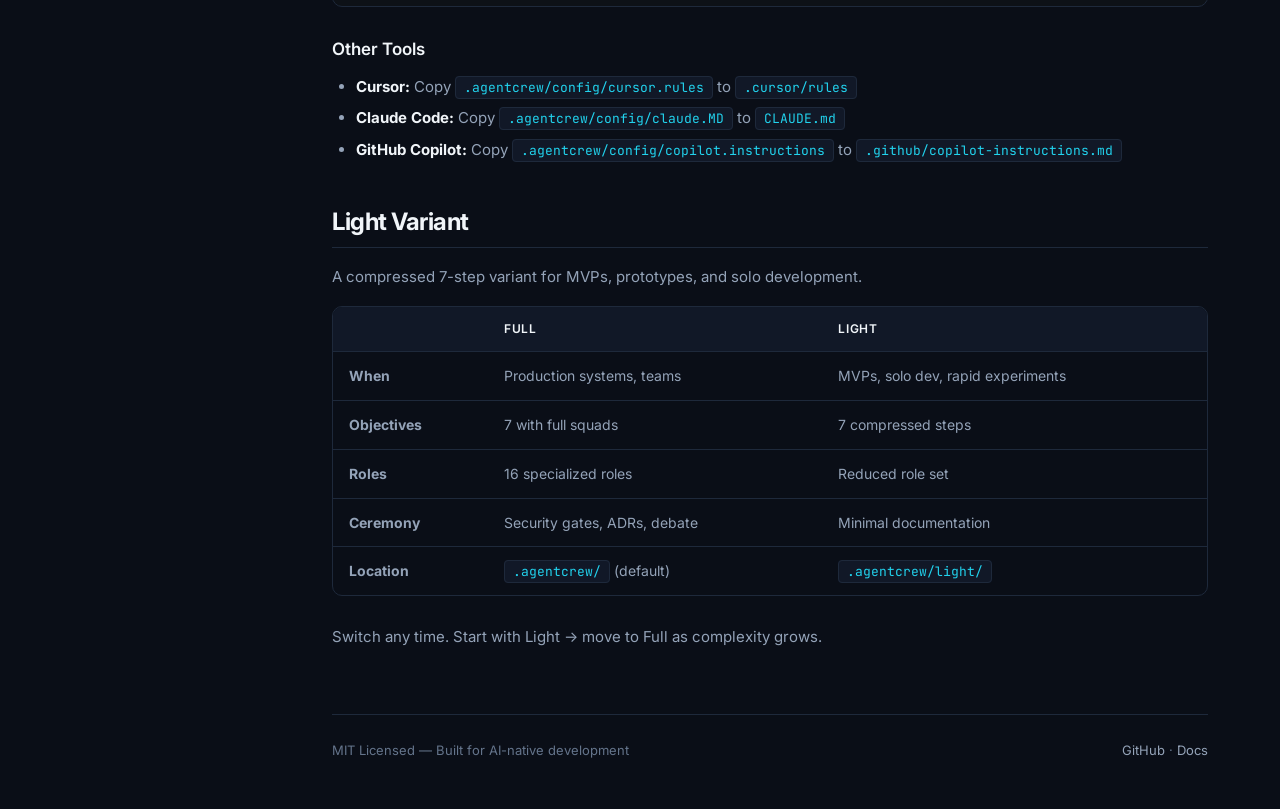
==== commit 2eeb237d: "docs: update pages site with problem/solution narrative, artifact table, fix GitHub URL" ====
--- a/docs/configuration.html
+++ b/docs/configuration.html
@@ -115,7 +115,7 @@
 
   <div class="site-footer">
     <span>MIT Licensed &mdash; Built for AI-native development</span>
-    <span><a href="https://github.com/anomalyco/AgentCrew">GitHub</a></span>
+    <span><a href="https://github.com/ShaikhAryanBilal/agentcrew">GitHub</a> &middot; <a href="https://shaikaryanbilal.github.io/agentcrew">Docs</a></span>
   </div>
 
 </main>
--- a/docs/style.css
+++ b/docs/style.css
@@ -160,8 +160,8 @@
 .content {
   flex: 1;
   padding: 48px 72px;
-  max-width: 1000px;
   min-width: 0;
+  width: 0;
 }
 
 .content h1 {
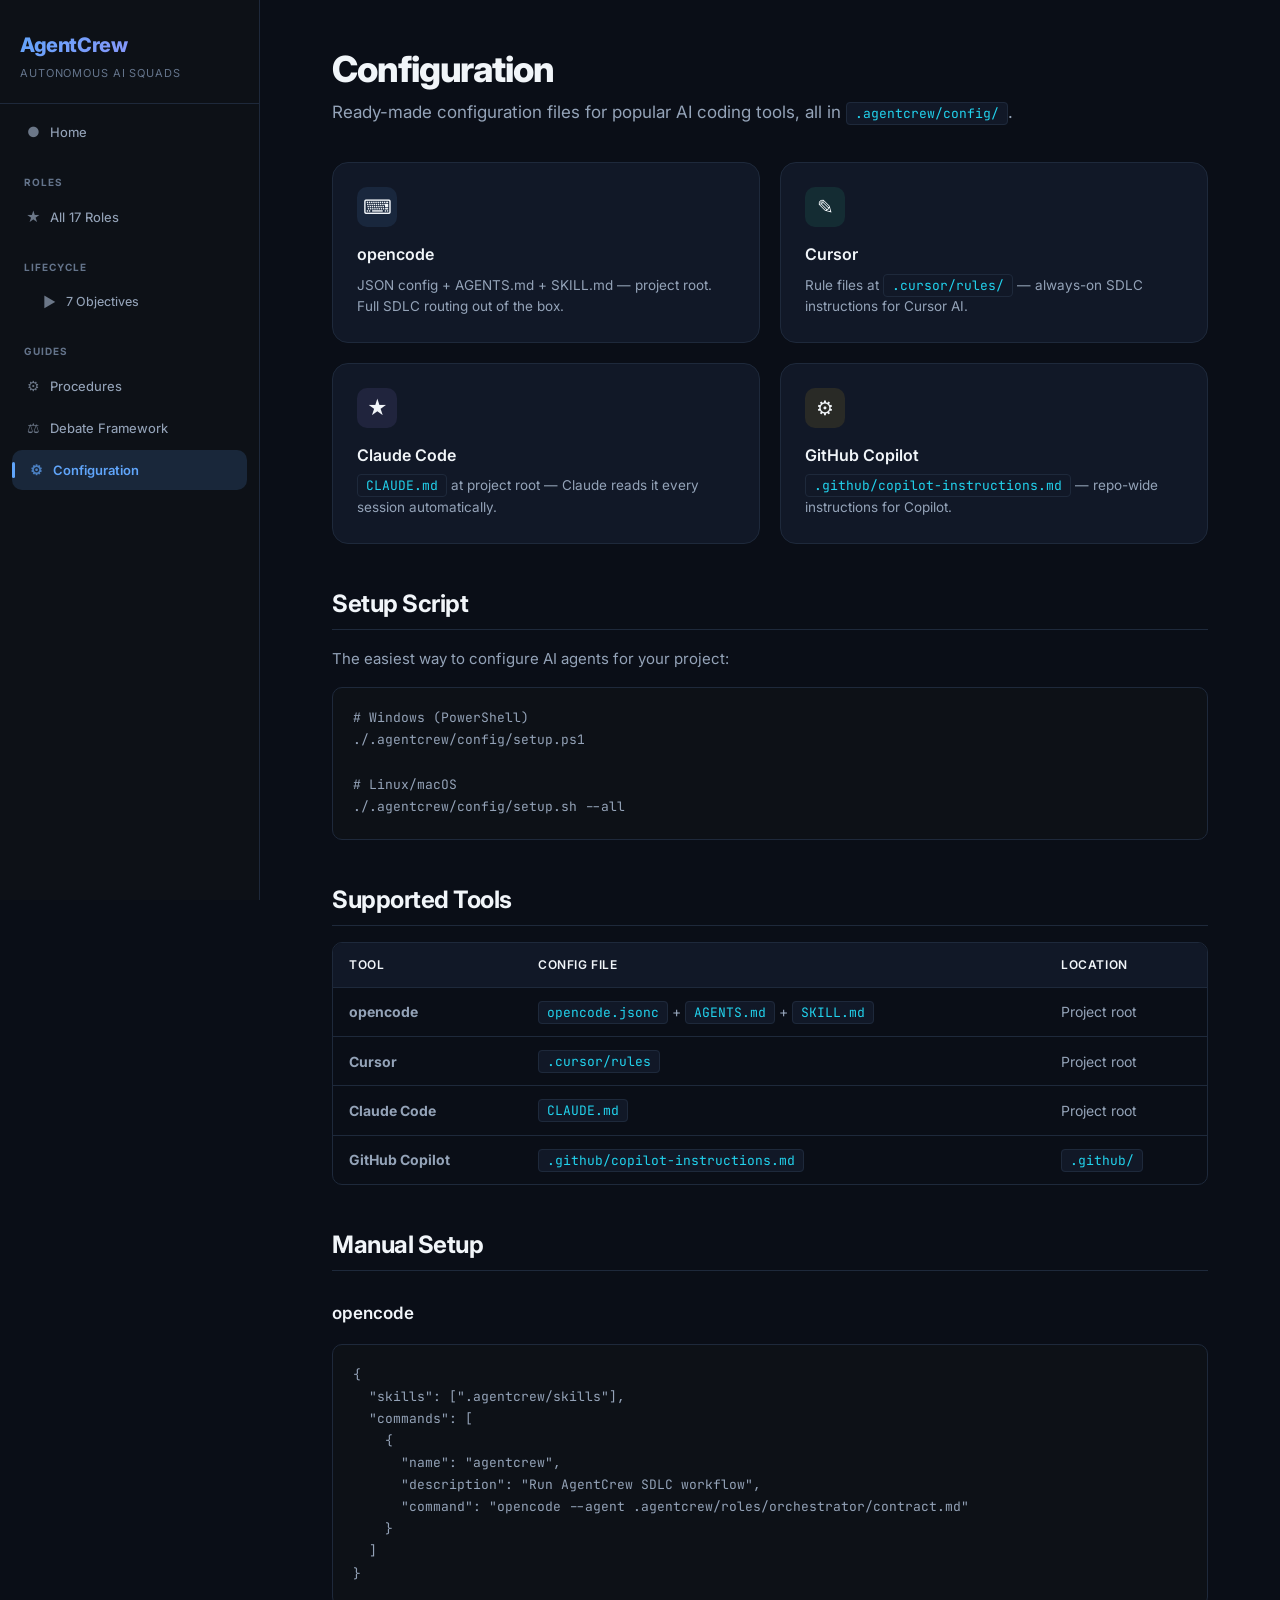
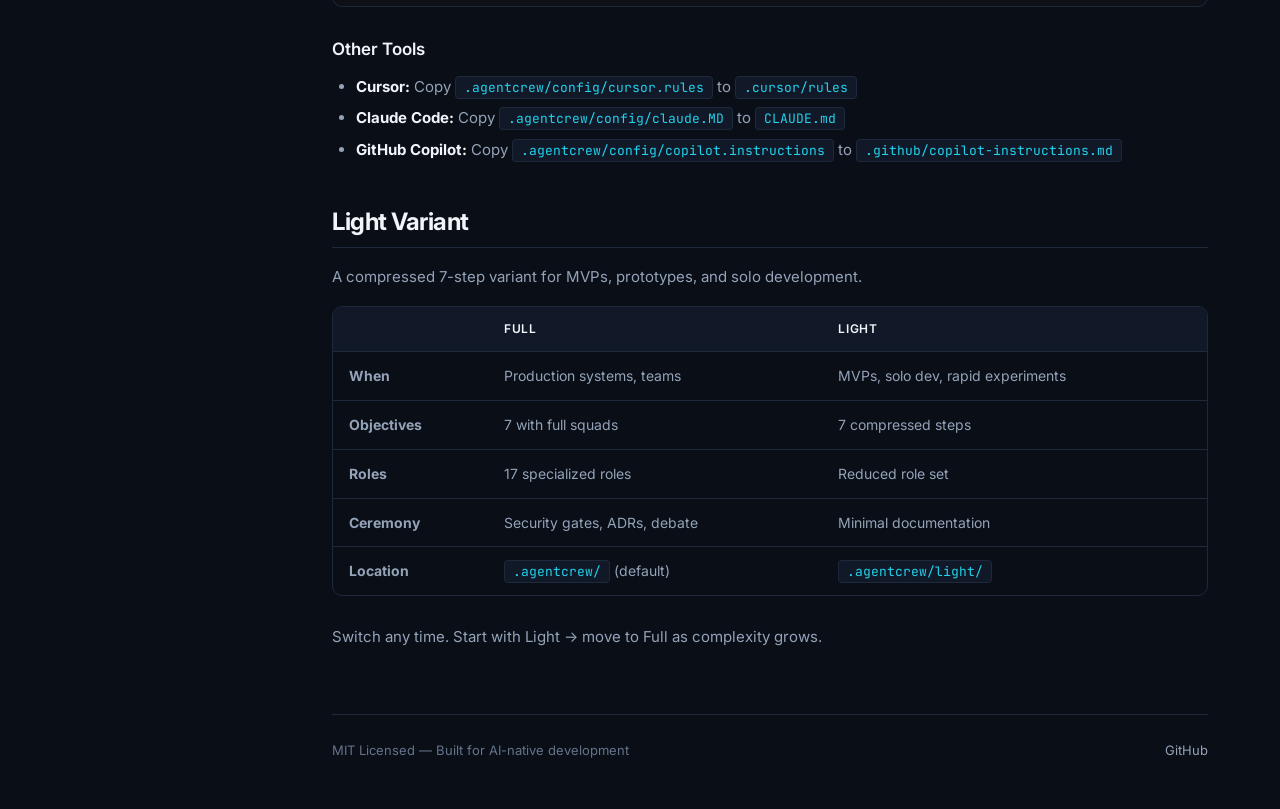
==== commit ae3dca66: "fix: repair UTF-8 encoding in docs/ HTML files" ====
--- a/docs/configuration.html
+++ b/docs/configuration.html
@@ -20,7 +20,7 @@
     <a href="index.html"><span class="nav-icon">&#9679;</span> Home</a>
 
     <div class="nav-section">Roles</div>
-    <a href="roles.html"><span class="nav-icon">&#9733;</span> All 16 Roles</a>
+    <a href="roles.html"><span class="nav-icon">&#9733;</span> All 17 Roles</a>
 
     <div class="nav-section">Lifecycle</div>
     <div class="nav-sub">
@@ -106,7 +106,7 @@
     <tr><th></th><th>Full</th><th>Light</th></tr>
     <tr><td><strong>When</strong></td><td>Production systems, teams</td><td>MVPs, solo dev, rapid experiments</td></tr>
     <tr><td><strong>Objectives</strong></td><td>7 with full squads</td><td>7 compressed steps</td></tr>
-    <tr><td><strong>Roles</strong></td><td>16 specialized roles</td><td>Reduced role set</td></tr>
+    <tr><td><strong>Roles</strong></td><td>17 specialized roles</td><td>Reduced role set</td></tr>
     <tr><td><strong>Ceremony</strong></td><td>Security gates, ADRs, debate</td><td>Minimal documentation</td></tr>
     <tr><td><strong>Location</strong></td><td><code>.agentcrew/</code> (default)</td><td><code>.agentcrew/light/</code></td></tr>
   </table>
@@ -115,7 +115,7 @@
 
   <div class="site-footer">
     <span>MIT Licensed &mdash; Built for AI-native development</span>
-    <span><a href="https://github.com/ShaikhAryanBilal/agentcrew">GitHub</a> &middot; <a href="https://shaikaryanbilal.github.io/agentcrew">Docs</a></span>
+    <span><a href="https://github.com/anomalyco/AgentCrew">GitHub</a></span>
   </div>
 
 </main>
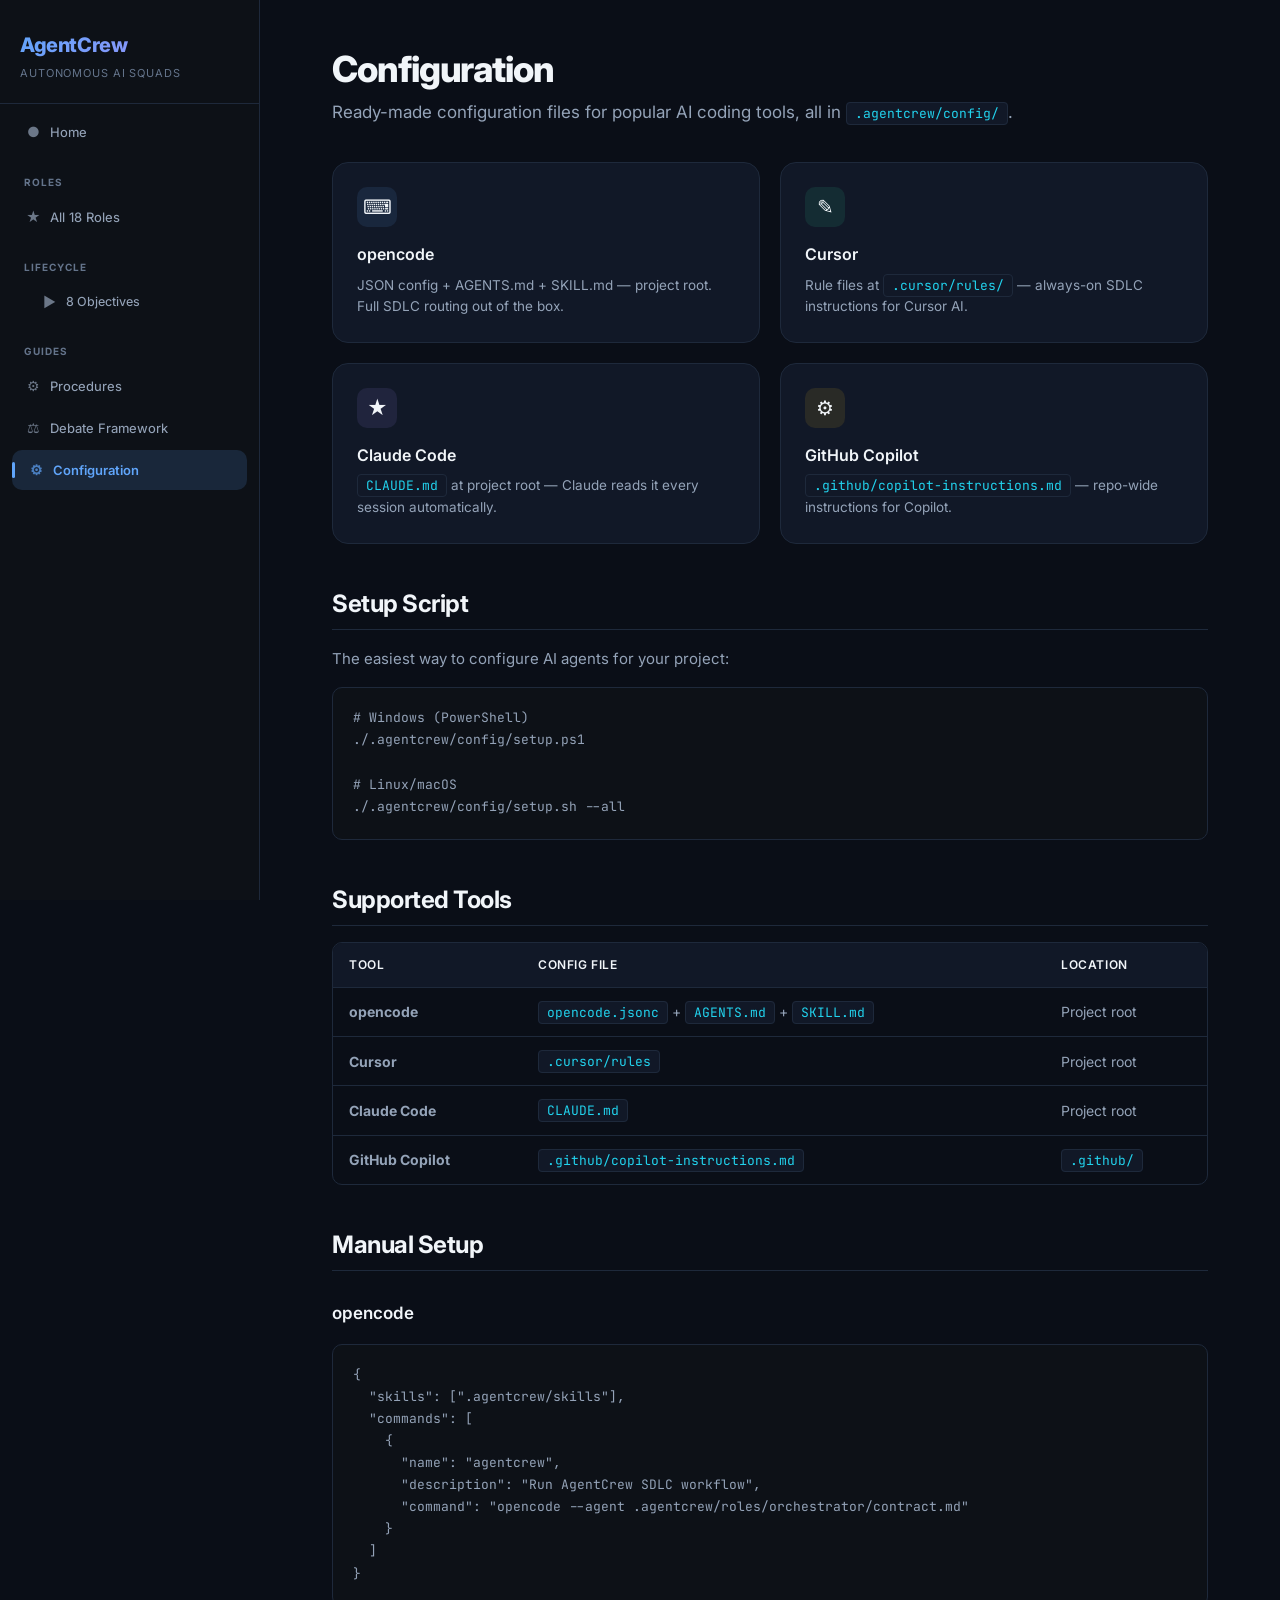
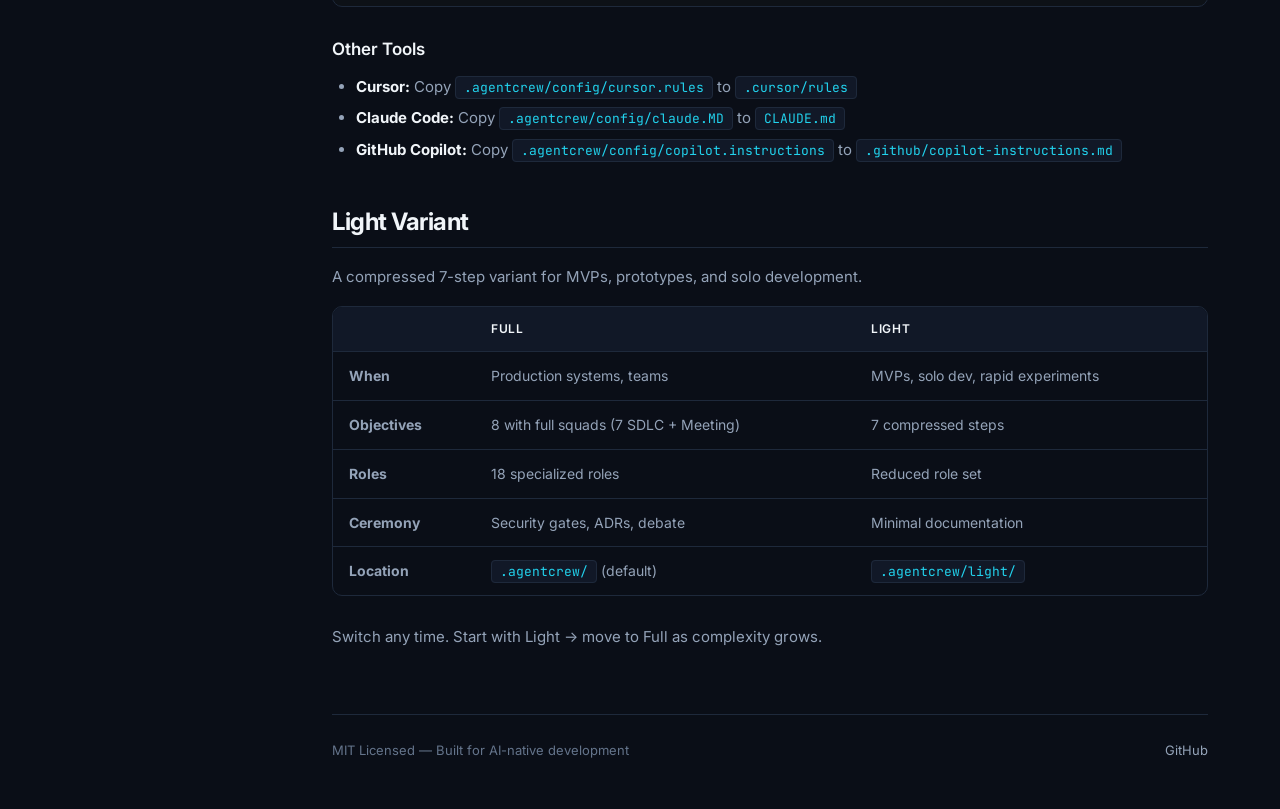
==== commit 160541c1: "docs: update all HTML docs to reflect Meeting Mode (18 roles, 8 objectives, meeting framework)" ====
--- a/docs/configuration.html
+++ b/docs/configuration.html
@@ -20,11 +20,11 @@
     <a href="index.html"><span class="nav-icon">&#9679;</span> Home</a>
 
     <div class="nav-section">Roles</div>
-    <a href="roles.html"><span class="nav-icon">&#9733;</span> All 17 Roles</a>
+    <a href="roles.html"><span class="nav-icon">&#9733;</span> All 18 Roles</a>
 
     <div class="nav-section">Lifecycle</div>
     <div class="nav-sub">
-      <a href="objectives.html"><span class="nav-icon">&#9654;</span> 7 Objectives</a>
+      <a href="objectives.html"><span class="nav-icon">&#9654;</span> 8 Objectives</a>
     </div>
 
     <div class="nav-section">Guides</div>
@@ -105,8 +105,8 @@
   <table>
     <tr><th></th><th>Full</th><th>Light</th></tr>
     <tr><td><strong>When</strong></td><td>Production systems, teams</td><td>MVPs, solo dev, rapid experiments</td></tr>
-    <tr><td><strong>Objectives</strong></td><td>7 with full squads</td><td>7 compressed steps</td></tr>
-    <tr><td><strong>Roles</strong></td><td>17 specialized roles</td><td>Reduced role set</td></tr>
+    <tr><td><strong>Objectives</strong></td><td>8 with full squads (7 SDLC + Meeting)</td><td>7 compressed steps</td></tr>
+    <tr><td><strong>Roles</strong></td><td>18 specialized roles</td><td>Reduced role set</td></tr>
     <tr><td><strong>Ceremony</strong></td><td>Security gates, ADRs, debate</td><td>Minimal documentation</td></tr>
     <tr><td><strong>Location</strong></td><td><code>.agentcrew/</code> (default)</td><td><code>.agentcrew/light/</code></td></tr>
   </table>
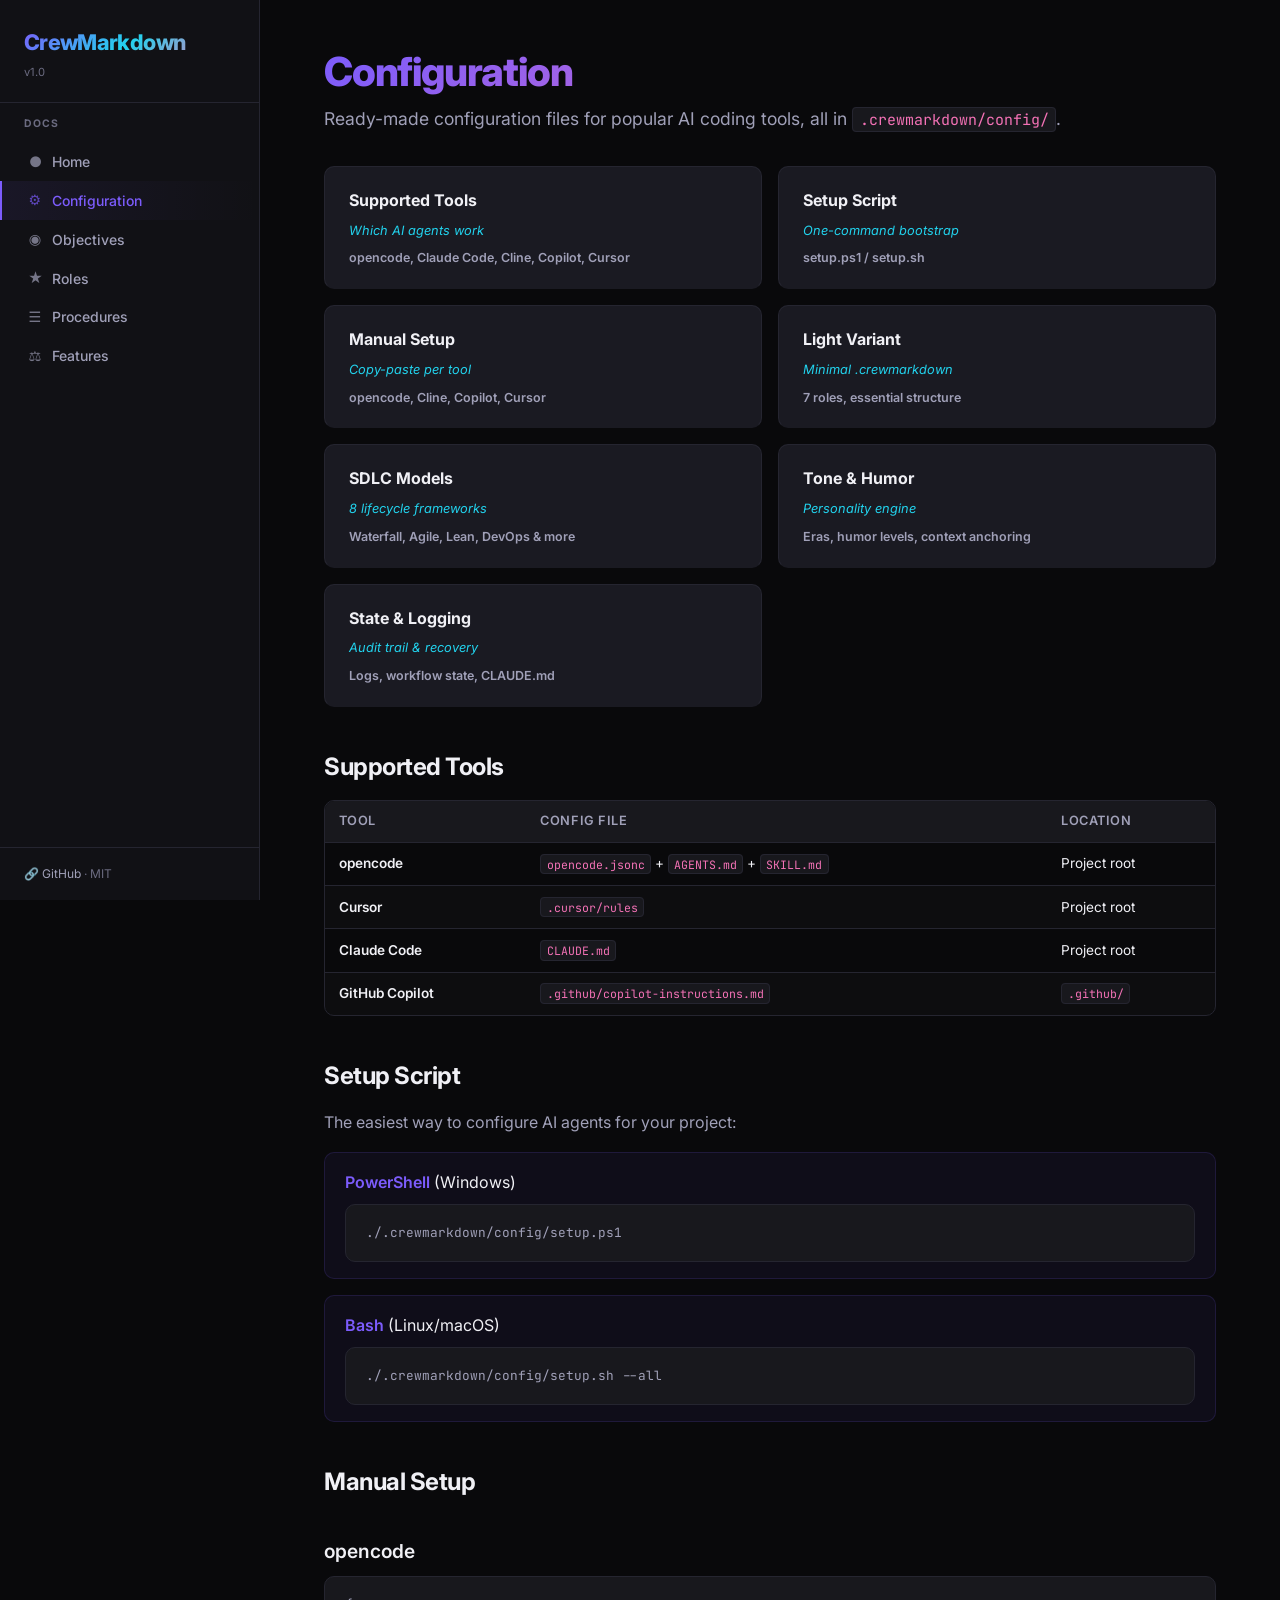
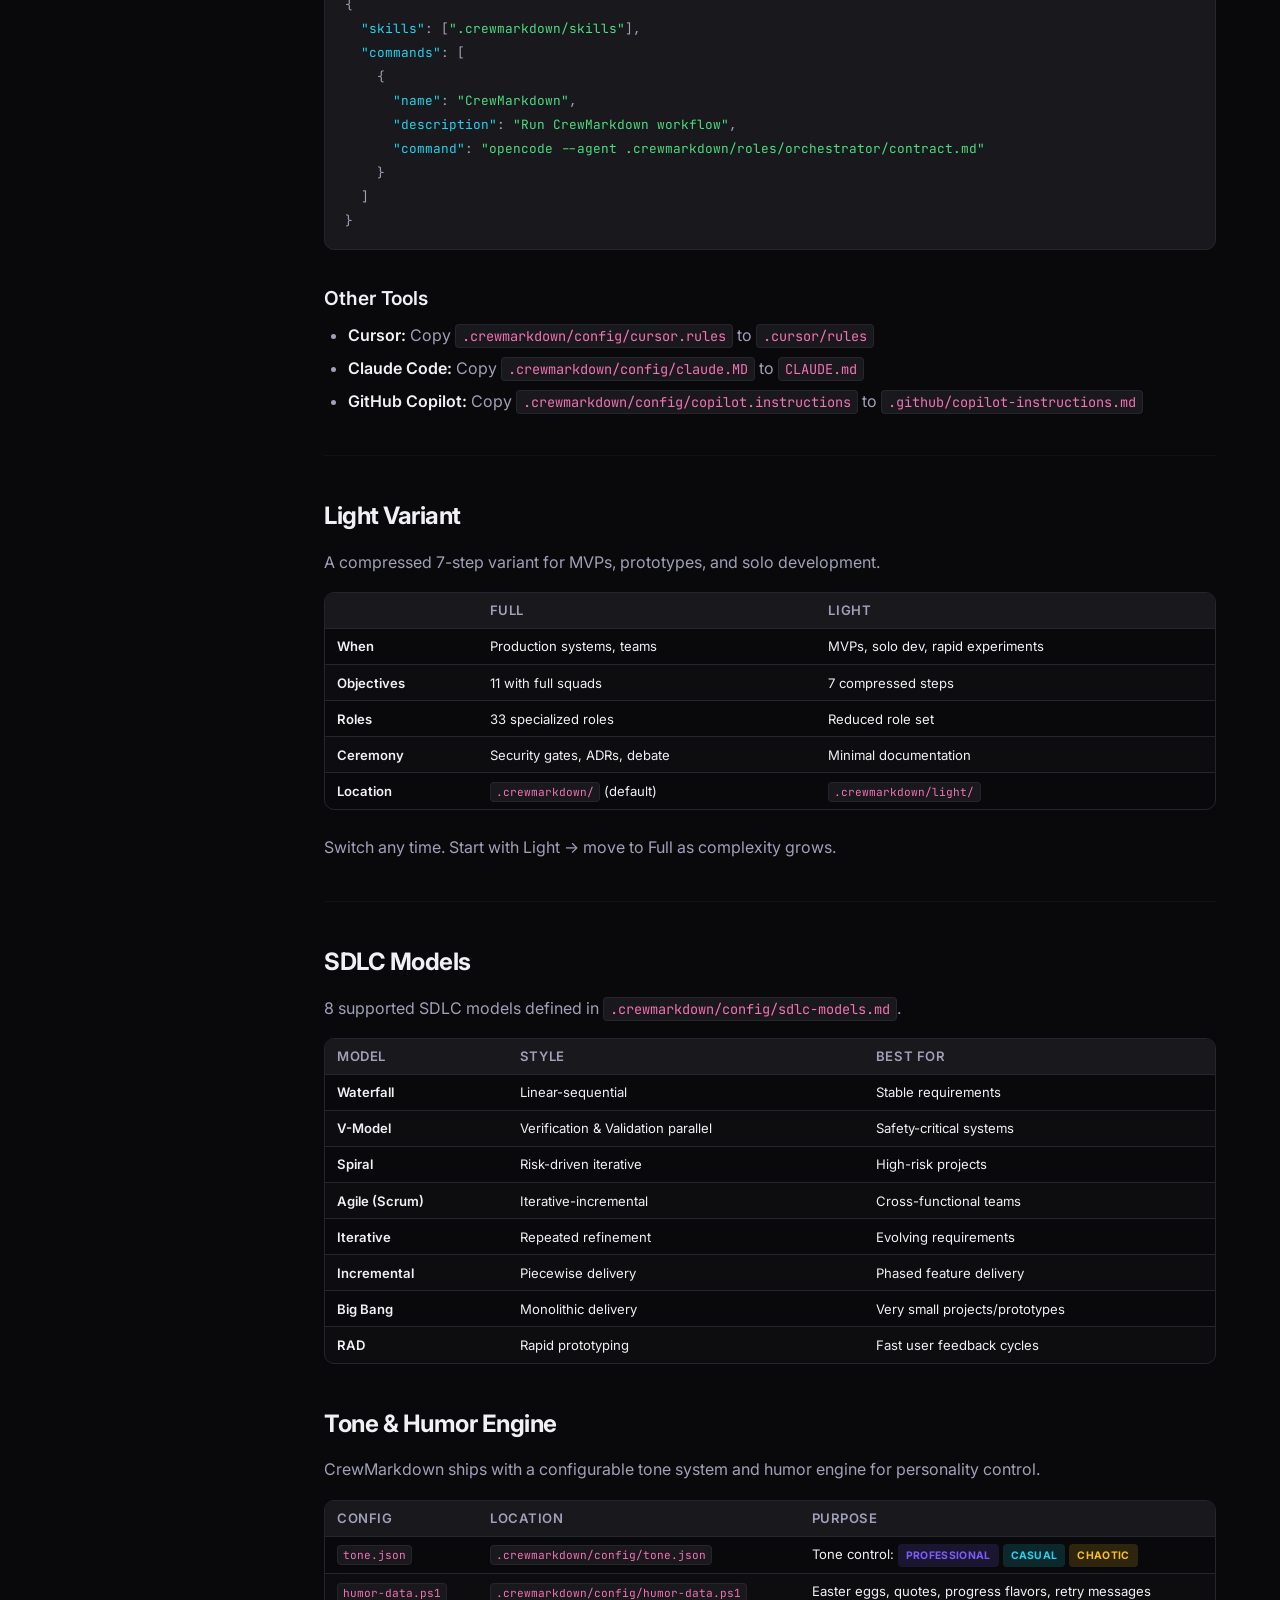
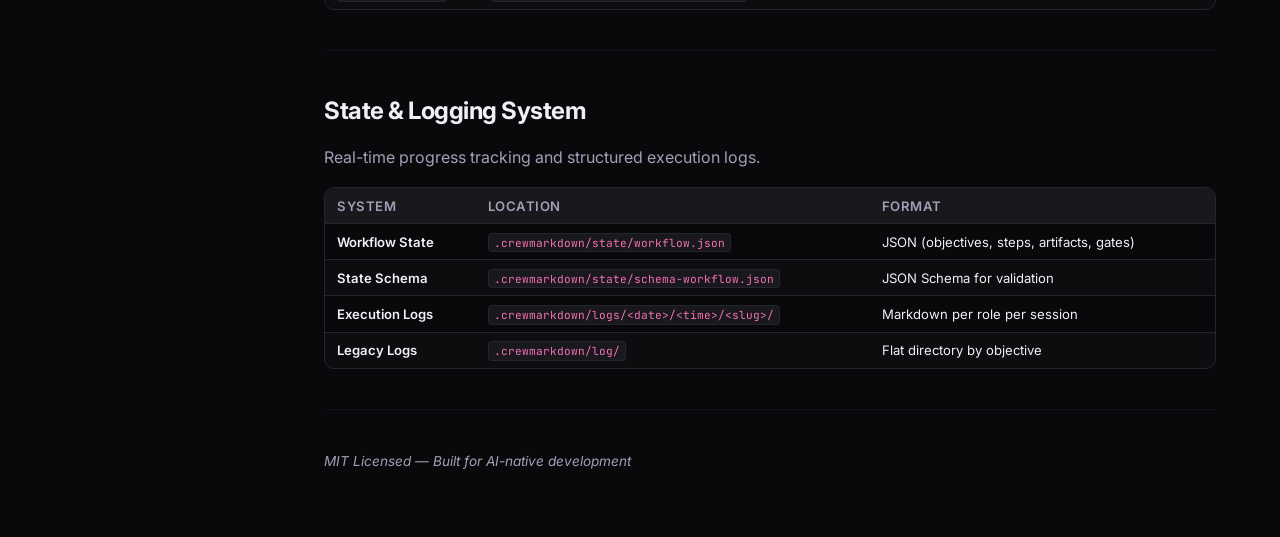
==== commit 9decceca: "Rename project from agentcrew to CrewMarkdown" ====
--- a/docs/configuration.html
+++ b/docs/configuration.html
@@ -3,122 +3,293 @@
 <head>
 <meta charset="UTF-8">
 <meta name="viewport" content="width=device-width, initial-scale=1.0">
-<title>Configuration — AgentCrew</title>
+<title>CrewMarkdown Docs — Configuration</title>
 <link rel="preconnect" href="https://fonts.googleapis.com">
 <link rel="preconnect" href="https://fonts.gstatic.com" crossorigin>
-<link href="https://fonts.googleapis.com/css2?family=Inter:wght@400;450;500;600;700;800&family=JetBrains+Mono:wght@400;500&display=swap" rel="stylesheet">
-<link rel="stylesheet" href="style.css">
+<link href="https://fonts.googleapis.com/css2?family=Inter:wght@400;500;600;700;800&family=JetBrains+Mono:wght@400;500;700&display=swap" rel="stylesheet">
+<link rel="stylesheet" href="css/style.css">
 </head>
-<body>
-
-<aside class="sidebar">
+<body data-page="configuration">
+
+<button class="menu-toggle" id="menuToggle" aria-label="Toggle menu">&#9776;</button>
+<div class="sidebar-overlay" id="sidebarOverlay"></div>
+
+<nav class="sidebar">
   <div class="sidebar-header">
-    <h2>AgentCrew</h2>
-    <span>Autonomous AI Squads</span>
-  </div>
-  <nav>
-    <a href="index.html"><span class="nav-icon">&#9679;</span> Home</a>
-
-    <div class="nav-section">Roles</div>
-    <a href="roles.html"><span class="nav-icon">&#9733;</span> All 18 Roles</a>
-
-    <div class="nav-section">Lifecycle</div>
-    <div class="nav-sub">
-      <a href="objectives.html"><span class="nav-icon">&#9654;</span> 8 Objectives</a>
-    </div>
-
-    <div class="nav-section">Guides</div>
-    <a href="procedures.html"><span class="nav-icon">&#9881;</span> Procedures</a>
-    <a href="debate.html"><span class="nav-icon">&#9878;</span> Debate Framework</a>
-    <a href="configuration.html" class="active"><span class="nav-icon">&#9881;</span> Configuration</a>
-  </nav>
-</aside>
+    <div class="logo">CrewMarkdown</div>
+    <span class="version">v1.0</span>
+  </div>
+  <div class="nav-section">Docs</div>
+  <ul class="nav-list">
+    <li><a href="index.html"><span class="nav-icon">&#9679;</span> Home</a></li>
+    <li class="active"><a href="configuration.html"><span class="nav-icon">&#9881;</span> Configuration</a></li>
+    <li><a href="objectives.html"><span class="nav-icon">&#9673;</span> Objectives</a></li>
+    <li><a href="roles.html"><span class="nav-icon">&#9733;</span> Roles</a></li>
+    <li><a href="procedures.html"><span class="nav-icon">&#9776;</span> Procedures</a></li>
+    <li><a href="features.html"><span class="nav-icon">&#9878;</span> Features</a></li>
+  </ul>
+  <div class="sidebar-footer">
+    <a href="https://github.com/ShaikhAryanBilal/CrewMarkdown" target="_blank">&#128279; GitHub</a>
+    &middot; MIT
+  </div>
+</nav>
 
 <main class="content">
   <h1>Configuration</h1>
-  <p class="subtitle">Ready-made configuration files for popular AI coding tools, all in <code>.agentcrew/config/</code>.</p>
-
-  <div class="feature-grid">
-    <div class="feature-card">
-      <div class="feature-icon" style="background:rgba(96,165,250,0.1);">&#9000;</div>
-      <h3>opencode</h3>
-      <p>JSON config + AGENTS.md + SKILL.md — project root. Full SDLC routing out of the box.</p>
-    </div>
-    <div class="feature-card">
-      <div class="feature-icon" style="background:rgba(52,211,153,0.1);">&#9998;</div>
-      <h3>Cursor</h3>
-      <p>Rule files at <code>.cursor/rules/</code> — always-on SDLC instructions for Cursor AI.</p>
-    </div>
-    <div class="feature-card">
-      <div class="feature-icon" style="background:rgba(167,139,250,0.1);">&#9733;</div>
-      <h3>Claude Code</h3>
-      <p><code>CLAUDE.md</code> at project root — Claude reads it every session automatically.</p>
-    </div>
-    <div class="feature-card">
-      <div class="feature-icon" style="background:rgba(251,191,36,0.1);">&#9881;</div>
-      <h3>GitHub Copilot</h3>
-      <p><code>.github/copilot-instructions.md</code> — repo-wide instructions for Copilot.</p>
-    </div>
-  </div>
-
-  <h2>Setup Script</h2>
+  <p class="page-subtitle">Ready-made configuration files for popular AI coding tools, all in <code>.crewmarkdown/config/</code>.</p>
+
+  <div class="role-grid">
+    <a href="#supported-tools" class="role-card" style="text-decoration:none;color:inherit;cursor:pointer;">
+      <div class="role-title">Supported Tools</div>
+      <div class="role-superpower">Which AI agents work</div>
+      <div class="role-produces"><strong>opencode, Claude Code, Cline, Copilot, Cursor</strong></div>
+    </a>
+    <a href="#setup-script" class="role-card" style="text-decoration:none;color:inherit;cursor:pointer;">
+      <div class="role-title">Setup Script</div>
+      <div class="role-superpower">One-command bootstrap</div>
+      <div class="role-produces"><strong>setup.ps1 / setup.sh</strong></div>
+    </a>
+    <a href="#manual-setup" class="role-card" style="text-decoration:none;color:inherit;cursor:pointer;">
+      <div class="role-title">Manual Setup</div>
+      <div class="role-superpower">Copy-paste per tool</div>
+      <div class="role-produces"><strong>opencode, Cline, Copilot, Cursor</strong></div>
+    </a>
+    <a href="#light-variant" class="role-card" style="text-decoration:none;color:inherit;cursor:pointer;">
+      <div class="role-title">Light Variant</div>
+      <div class="role-superpower">Minimal .crewmarkdown</div>
+      <div class="role-produces"><strong>7 roles, essential structure</strong></div>
+    </a>
+    <a href="#sdlc-models" class="role-card" style="text-decoration:none;color:inherit;cursor:pointer;">
+      <div class="role-title">SDLC Models</div>
+      <div class="role-superpower">8 lifecycle frameworks</div>
+      <div class="role-produces"><strong>Waterfall, Agile, Lean, DevOps &amp; more</strong></div>
+    </a>
+    <a href="#tone-humor" class="role-card" style="text-decoration:none;color:inherit;cursor:pointer;">
+      <div class="role-title">Tone &amp; Humor</div>
+      <div class="role-superpower">Personality engine</div>
+      <div class="role-produces"><strong>Eras, humor levels, context anchoring</strong></div>
+    </a>
+    <a href="#state-logging" class="role-card" style="text-decoration:none;color:inherit;cursor:pointer;">
+      <div class="role-title">State &amp; Logging</div>
+      <div class="role-superpower">Audit trail &amp; recovery</div>
+      <div class="role-produces"><strong>Logs, workflow state, CLAUDE.md</strong></div>
+    </a>
+  </div>
+
+  <h2 id="supported-tools">Supported Tools</h2>
+  <div class="table-wrap">
+    <table>
+      <thead>
+        <tr>
+          <th>Tool</th>
+          <th>Config File</th>
+          <th>Location</th>
+        </tr>
+      </thead>
+      <tbody>
+        <tr>
+          <td><strong>opencode</strong></td>
+          <td><code>opencode.jsonc</code> + <code>AGENTS.md</code> + <code>SKILL.md</code></td>
+          <td>Project root</td>
+        </tr>
+        <tr>
+          <td><strong>Cursor</strong></td>
+          <td><code>.cursor/rules</code></td>
+          <td>Project root</td>
+        </tr>
+        <tr>
+          <td><strong>Claude Code</strong></td>
+          <td><code>CLAUDE.md</code></td>
+          <td>Project root</td>
+        </tr>
+        <tr>
+          <td><strong>GitHub Copilot</strong></td>
+          <td><code>.github/copilot-instructions.md</code></td>
+          <td><code>.github/</code></td>
+        </tr>
+      </tbody>
+    </table>
+  </div>
+
+  <h2 id="setup-script">Setup Script</h2>
   <p>The easiest way to configure AI agents for your project:</p>
-  <pre><code># Windows (PowerShell)
-./.agentcrew/config/setup.ps1
-
-# Linux/macOS
-./.agentcrew/config/setup.sh --all</code></pre>
-
-  <h2>Supported Tools</h2>
-  <table>
-    <tr><th>Tool</th><th>Config File</th><th>Location</th></tr>
-    <tr><td><strong>opencode</strong></td><td><code>opencode.jsonc</code> + <code>AGENTS.md</code> + <code>SKILL.md</code></td><td>Project root</td></tr>
-    <tr><td><strong>Cursor</strong></td><td><code>.cursor/rules</code></td><td>Project root</td></tr>
-    <tr><td><strong>Claude Code</strong></td><td><code>CLAUDE.md</code></td><td>Project root</td></tr>
-    <tr><td><strong>GitHub Copilot</strong></td><td><code>.github/copilot-instructions.md</code></td><td><code>.github/</code></td></tr>
-  </table>
-
-  <h2>Manual Setup</h2>
+
+  <div class="highlight-box">
+    <strong>PowerShell</strong> (Windows)
+    <pre style="margin-top:0.5rem;margin-bottom:0;"><code>./.crewmarkdown/config/setup.ps1</code></pre>
+  </div>
+
+  <div class="highlight-box">
+    <strong>Bash</strong> (Linux/macOS)
+    <pre style="margin-top:0.5rem;margin-bottom:0;"><code>./.crewmarkdown/config/setup.sh --all</code></pre>
+  </div>
+
+  <h2 id="manual-setup">Manual Setup</h2>
 
   <h3>opencode</h3>
   <pre><code>{
-  "skills": [".agentcrew/skills"],
-  "commands": [
+  <span style="color:var(--accent-cyan);">"skills"</span>: [<span style="color:var(--accent-green);">".crewmarkdown/skills"</span>],
+  <span style="color:var(--accent-cyan);">"commands"</span>: [
     {
-      "name": "agentcrew",
-      "description": "Run AgentCrew SDLC workflow",
-      "command": "opencode --agent .agentcrew/roles/orchestrator/contract.md"
+      <span style="color:var(--accent-cyan);">"name"</span>: <span style="color:var(--accent-green);">"CrewMarkdown"</span>,
+      <span style="color:var(--accent-cyan);">"description"</span>: <span style="color:var(--accent-green);">"Run CrewMarkdown workflow"</span>,
+      <span style="color:var(--accent-cyan);">"command"</span>: <span style="color:var(--accent-green);">"opencode --agent .crewmarkdown/roles/orchestrator/contract.md"</span>
     }
   ]
 }</code></pre>
 
   <h3>Other Tools</h3>
   <ul>
-    <li><strong>Cursor:</strong> Copy <code>.agentcrew/config/cursor.rules</code> to <code>.cursor/rules</code></li>
-    <li><strong>Claude Code:</strong> Copy <code>.agentcrew/config/claude.MD</code> to <code>CLAUDE.md</code></li>
-    <li><strong>GitHub Copilot:</strong> Copy <code>.agentcrew/config/copilot.instructions</code> to <code>.github/copilot-instructions.md</code></li>
+    <li><strong>Cursor:</strong> Copy <code>.crewmarkdown/config/cursor.rules</code> to <code>.cursor/rules</code></li>
+    <li><strong>Claude Code:</strong> Copy <code>.crewmarkdown/config/claude.MD</code> to <code>CLAUDE.md</code></li>
+    <li><strong>GitHub Copilot:</strong> Copy <code>.crewmarkdown/config/copilot.instructions</code> to <code>.github/copilot-instructions.md</code></li>
   </ul>
 
-  <h2>Light Variant</h2>
+  <hr class="section-divider">
+
+  <h2 id="light-variant">Light Variant</h2>
   <p>A compressed 7-step variant for MVPs, prototypes, and solo development.</p>
 
-  <table>
-    <tr><th></th><th>Full</th><th>Light</th></tr>
-    <tr><td><strong>When</strong></td><td>Production systems, teams</td><td>MVPs, solo dev, rapid experiments</td></tr>
-    <tr><td><strong>Objectives</strong></td><td>8 with full squads (7 SDLC + Meeting)</td><td>7 compressed steps</td></tr>
-    <tr><td><strong>Roles</strong></td><td>18 specialized roles</td><td>Reduced role set</td></tr>
-    <tr><td><strong>Ceremony</strong></td><td>Security gates, ADRs, debate</td><td>Minimal documentation</td></tr>
-    <tr><td><strong>Location</strong></td><td><code>.agentcrew/</code> (default)</td><td><code>.agentcrew/light/</code></td></tr>
-  </table>
+  <div class="table-wrap">
+    <table class="compact-table">
+      <thead>
+        <tr>
+          <th></th>
+          <th>Full</th>
+          <th>Light</th>
+        </tr>
+      </thead>
+      <tbody>
+        <tr>
+          <td><strong>When</strong></td>
+          <td>Production systems, teams</td>
+          <td>MVPs, solo dev, rapid experiments</td>
+        </tr>
+        <tr>
+          <td><strong>Objectives</strong></td>
+          <td>11 with full squads</td>
+          <td>7 compressed steps</td>
+        </tr>
+        <tr>
+          <td><strong>Roles</strong></td>
+          <td>33 specialized roles</td>
+          <td>Reduced role set</td>
+        </tr>
+        <tr>
+          <td><strong>Ceremony</strong></td>
+          <td>Security gates, ADRs, debate</td>
+          <td>Minimal documentation</td>
+        </tr>
+        <tr>
+          <td><strong>Location</strong></td>
+          <td><code>.crewmarkdown/</code> (default)</td>
+          <td><code>.crewmarkdown/light/</code></td>
+        </tr>
+      </tbody>
+    </table>
+  </div>
 
   <p>Switch any time. Start with Light &rarr; move to Full as complexity grows.</p>
 
-  <div class="site-footer">
-    <span>MIT Licensed &mdash; Built for AI-native development</span>
-    <span><a href="https://github.com/anomalyco/AgentCrew">GitHub</a></span>
-  </div>
+  <hr class="section-divider">
+
+  <h2 id="sdlc-models">SDLC Models</h2>
+  <p>8 supported SDLC models defined in <code>.crewmarkdown/config/sdlc-models.md</code>.</p>
+
+  <div class="table-wrap">
+    <table class="compact-table">
+      <thead>
+        <tr>
+          <th>Model</th>
+          <th>Style</th>
+          <th>Best For</th>
+        </tr>
+      </thead>
+      <tbody>
+        <tr><td><strong>Waterfall</strong></td><td>Linear-sequential</td><td>Stable requirements</td></tr>
+        <tr><td><strong>V-Model</strong></td><td>Verification &amp; Validation parallel</td><td>Safety-critical systems</td></tr>
+        <tr><td><strong>Spiral</strong></td><td>Risk-driven iterative</td><td>High-risk projects</td></tr>
+        <tr><td><strong>Agile (Scrum)</strong></td><td>Iterative-incremental</td><td>Cross-functional teams</td></tr>
+        <tr><td><strong>Iterative</strong></td><td>Repeated refinement</td><td>Evolving requirements</td></tr>
+        <tr><td><strong>Incremental</strong></td><td>Piecewise delivery</td><td>Phased feature delivery</td></tr>
+        <tr><td><strong>Big Bang</strong></td><td>Monolithic delivery</td><td>Very small projects/prototypes</td></tr>
+        <tr><td><strong>RAD</strong></td><td>Rapid prototyping</td><td>Fast user feedback cycles</td></tr>
+      </tbody>
+    </table>
+  </div>
+
+  <h2 id="tone-humor">Tone &amp; Humor Engine</h2>
+  <p>CrewMarkdown ships with a configurable tone system and humor engine for personality control.</p>
+
+  <div class="table-wrap">
+    <table class="compact-table">
+      <thead>
+        <tr>
+          <th>Config</th>
+          <th>Location</th>
+          <th>Purpose</th>
+        </tr>
+      </thead>
+      <tbody>
+        <tr>
+          <td><code>tone.json</code></td>
+          <td><code>.crewmarkdown/config/tone.json</code></td>
+          <td>Tone control: <span class="tag tag-purple">professional</span> <span class="tag tag-cyan">casual</span> <span class="tag tag-amber">chaotic</span></td>
+        </tr>
+        <tr>
+          <td><code>humor-data.ps1</code></td>
+          <td><code>.crewmarkdown/config/humor-data.ps1</code></td>
+          <td>Easter eggs, quotes, progress flavors, retry messages</td>
+        </tr>
+      </tbody>
+    </table>
+  </div>
+
+  <hr class="section-divider">
+
+  <h2 id="state-logging">State &amp; Logging System</h2>
+  <p>Real-time progress tracking and structured execution logs.</p>
+
+  <div class="table-wrap">
+    <table class="compact-table">
+      <thead>
+        <tr>
+          <th>System</th>
+          <th>Location</th>
+          <th>Format</th>
+        </tr>
+      </thead>
+      <tbody>
+        <tr>
+          <td><strong>Workflow State</strong></td>
+          <td><code>.crewmarkdown/state/workflow.json</code></td>
+          <td>JSON (objectives, steps, artifacts, gates)</td>
+        </tr>
+        <tr>
+          <td><strong>State Schema</strong></td>
+          <td><code>.crewmarkdown/state/schema-workflow.json</code></td>
+          <td>JSON Schema for validation</td>
+        </tr>
+        <tr>
+          <td><strong>Execution Logs</strong></td>
+          <td><code>.crewmarkdown/logs/&lt;date&gt;/&lt;time&gt;/&lt;slug&gt;/</code></td>
+          <td>Markdown per role per session</td>
+        </tr>
+        <tr>
+          <td><strong>Legacy Logs</strong></td>
+          <td><code>.crewmarkdown/log/</code></td>
+          <td>Flat directory by objective</td>
+        </tr>
+      </tbody>
+    </table>
+  </div>
+
+  <hr class="section-divider">
+
+  <p class="text-muted text-sm"><em>MIT Licensed &mdash; Built for AI-native development</em></p>
 
 </main>
 
+<script src="js/main.js"></script>
 </body>
 </html>
--- a/docs/css/style.css
+++ b/docs/css/style.css
@@ -0,0 +1,851 @@
+/* ── CrewMarkdown Docs — Dark Aesthetic ── */
+:root {
+  --bg-primary: #09090b;
+  --bg-secondary: #111115;
+  --bg-tertiary: #18181d;
+  --bg-elevated: #1a1a22;
+  --border: #252530;
+  --border-hover: #353545;
+  --text-primary: #f0f0f5;
+  --text-secondary: #a0a0b8;
+  --text-muted: #6b6b80;
+  --accent-purple: #7c5cfc;
+  --accent-pink: #f472b6;
+  --accent-cyan: #22d3ee;
+  --accent-green: #4ade80;
+  --accent-amber: #fbbf24;
+  --accent-red: #f87171;
+  --gradient-primary: linear-gradient(135deg, #7c5cfc, #f472b6);
+  --gradiant-hero: linear-gradient(135deg, #7c5cfc 0%, #22d3ee 50%, #f472b6 100%);
+  --glow-purple: 0 0 40px rgba(124, 92, 252, 0.15);
+  --glow-pink: 0 0 40px rgba(244, 114, 182, 0.15);
+  --radius-sm: 6px;
+  --radius-md: 10px;
+  --radius-lg: 16px;
+  --radius-xl: 20px;
+  --sidebar-width: 260px;
+  --font-sans: 'Inter', -apple-system, BlinkMacSystemFont, 'Segoe UI', system-ui, sans-serif;
+  --font-mono: 'JetBrains Mono', 'SFMono-Regular', Consolas, 'Liberation Mono', monospace;
+}
+
+*, *::before, *::after { box-sizing: border-box; margin: 0; padding: 0; }
+
+html {
+  font-size: 16px;
+  scroll-behavior: smooth;
+}
+
+body {
+  font-family: var(--font-sans);
+  background: var(--bg-primary);
+  color: var(--text-primary);
+  line-height: 1.7;
+  display: flex;
+  min-height: 100vh;
+}
+
+::selection { background: rgba(124, 92, 252, 0.3); color: #fff; }
+
+/* ── Scrollbar ── */
+::-webkit-scrollbar { width: 8px; }
+::-webkit-scrollbar-track { background: var(--bg-primary); }
+::-webkit-scrollbar-thumb { background: var(--border); border-radius: 4px; }
+::-webkit-scrollbar-thumb:hover { background: var(--border-hover); }
+
+/* ── Sidebar ── */
+.sidebar {
+  width: var(--sidebar-width);
+  background: var(--bg-secondary);
+  border-right: 1px solid var(--border);
+  padding: 0;
+  position: fixed;
+  top: 0;
+  left: 0;
+  bottom: 0;
+  overflow-y: auto;
+  flex-shrink: 0;
+  z-index: 100;
+  display: flex;
+  flex-direction: column;
+}
+
+.sidebar-header {
+  padding: 1.5rem 1.5rem 1.25rem;
+  border-bottom: 1px solid var(--border);
+}
+
+.sidebar-header .logo {
+  font-size: 1.35rem;
+  font-weight: 800;
+  letter-spacing: -0.03em;
+  background: var(--gradiant-hero);
+  -webkit-background-clip: text;
+  -webkit-text-fill-color: transparent;
+  background-clip: text;
+}
+
+.sidebar-header .version {
+  font-size: 0.7rem;
+  color: var(--text-muted);
+  display: block;
+  margin-top: 0.15rem;
+  -webkit-text-fill-color: var(--text-muted);
+}
+
+.sidebar .nav-section {
+  padding: 0.75rem 1.5rem 0.35rem;
+  font-size: 0.65rem;
+  font-weight: 700;
+  text-transform: uppercase;
+  letter-spacing: 0.1em;
+  color: var(--text-muted);
+}
+
+.sidebar .nav-list {
+  list-style: none;
+  padding: 0.25rem 0;
+}
+
+.sidebar .nav-list li {
+  border-left: 2px solid transparent;
+  transition: all 0.2s ease;
+}
+
+.sidebar .nav-list li.active {
+  border-left-color: var(--accent-purple);
+  background: linear-gradient(90deg, rgba(124, 92, 252, 0.08), transparent);
+}
+
+.sidebar .nav-list a {
+  display: flex;
+  align-items: center;
+  gap: 0.5rem;
+  padding: 0.45rem 1.5rem;
+  color: var(--text-secondary);
+  text-decoration: none;
+  font-size: 0.875rem;
+  font-weight: 500;
+  transition: all 0.2s ease;
+}
+
+.sidebar .nav-list a:hover {
+  color: var(--text-primary);
+}
+
+.sidebar .nav-list li.active a {
+  color: var(--accent-purple);
+}
+
+.sidebar .nav-list a .nav-icon {
+  width: 18px;
+  text-align: center;
+  font-size: 0.9rem;
+  opacity: 0.7;
+}
+
+.sidebar-footer {
+  margin-top: auto;
+  padding: 1rem 1.5rem;
+  border-top: 1px solid var(--border);
+  font-size: 0.75rem;
+  color: var(--text-muted);
+}
+
+.sidebar-footer a {
+  color: var(--text-secondary);
+  text-decoration: none;
+  transition: color 0.2s;
+}
+
+.sidebar-footer a:hover {
+  color: var(--accent-purple);
+}
+
+/* ── Mobile Menu Toggle ── */
+.menu-toggle {
+  display: none;
+  position: fixed;
+  top: 1rem;
+  left: 1rem;
+  z-index: 200;
+  background: var(--bg-elevated);
+  border: 1px solid var(--border);
+  color: var(--text-primary);
+  width: 40px;
+  height: 40px;
+  border-radius: var(--radius-sm);
+  cursor: pointer;
+  font-size: 1.2rem;
+  align-items: center;
+  justify-content: center;
+  transition: all 0.2s;
+}
+
+.menu-toggle:hover {
+  background: var(--bg-tertiary);
+  border-color: var(--border-hover);
+}
+
+.sidebar-overlay {
+  display: none;
+  position: fixed;
+  inset: 0;
+  background: rgba(0,0,0,0.6);
+  z-index: 99;
+  backdrop-filter: blur(2px);
+}
+
+html { scroll-behavior: smooth; }
+
+/* ── Content ── */
+.content {
+  flex: 1;
+  margin-left: var(--sidebar-width);
+  padding: 3rem 4rem;
+  /* max-width: 1200px; */
+  min-width: 0;
+}
+
+.content h1 {
+  font-size: 2.5rem;
+  font-weight: 800;
+  letter-spacing: -0.03em;
+  margin-bottom: 0.5rem;
+  line-height: 1.2;
+  background: var(--gradient-primary);
+  -webkit-background-clip: text;
+  -webkit-text-fill-color: transparent;
+  background-clip: text;
+}
+
+.content .page-subtitle {
+  font-size: 1.1rem;
+  color: var(--text-secondary);
+  margin-bottom: 2rem;
+  font-weight: 400;
+}
+
+.content h2 {
+  font-size: 1.5rem;
+  font-weight: 700;
+  margin-top: 2.5rem;
+  margin-bottom: 0.75rem;
+  letter-spacing: -0.02em;
+  color: var(--text-primary);
+}
+
+.content h3 {
+  font-size: 1.2rem;
+  font-weight: 600;
+  margin-top: 2rem;
+  margin-bottom: 0.5rem;
+  color: var(--text-primary);
+}
+
+.content h4 {
+  font-size: 1.05rem;
+  font-weight: 600;
+  margin-top: 1.5rem;
+  margin-bottom: 0.5rem;
+  color: var(--text-secondary);
+}
+
+.content p { margin-bottom: 1rem; color: var(--text-secondary); }
+
+.content a {
+  color: var(--accent-cyan);
+  text-decoration: none;
+  transition: all 0.2s;
+  border-bottom: 1px solid transparent;
+}
+
+.content a:hover {
+  color: #67e8f9;
+  border-bottom-color: var(--accent-cyan);
+}
+
+.content hr {
+  border: none;
+  border-top: 1px solid var(--border);
+  margin: 2.5rem 0;
+}
+
+.content strong {
+  color: var(--text-primary);
+  font-weight: 600;
+}
+
+/* ── Hero Section ── */
+.hero {
+  padding: 0.5rem 0 1.5rem;
+}
+
+.hero .hero-badge {
+  display: inline-flex;
+  align-items: center;
+  gap: 0.4rem;
+  font-size: 0.75rem;
+  font-weight: 600;
+  padding: 0.3rem 0.75rem;
+  border-radius: 100px;
+  background: rgba(124, 92, 252, 0.12);
+  color: var(--accent-purple);
+  border: 1px solid rgba(124, 92, 252, 0.2);
+  margin-bottom: 1rem;
+  text-transform: uppercase;
+  letter-spacing: 0.05em;
+}
+
+.hero h1 {
+  font-size: 3rem;
+  margin-bottom: 1rem;
+  background: var(--gradiant-hero);
+  -webkit-background-clip: text;
+  -webkit-text-fill-color: transparent;
+  background-clip: text;
+  line-height: 1.15;
+}
+
+.hero .hero-sub {
+  font-size: 1.2rem;
+  color: var(--text-secondary);
+  margin-bottom: 1.5rem;
+  max-width: 600px;
+}
+
+.hero .hero-stats {
+  display: flex;
+  gap: 2rem;
+  margin-bottom: 1.5rem;
+  flex-wrap: wrap;
+}
+
+.hero .hero-stat {
+  text-align: center;
+}
+
+.hero .hero-stat .num {
+  font-size: 1.5rem;
+  font-weight: 800;
+  background: var(--gradient-primary);
+  -webkit-background-clip: text;
+  -webkit-text-fill-color: transparent;
+  background-clip: text;
+}
+
+.hero .hero-stat .label {
+  font-size: 0.75rem;
+  color: var(--text-muted);
+  text-transform: uppercase;
+  letter-spacing: 0.05em;
+}
+
+/* ── Hero Demo Box ── */
+.demo-box {
+  background: var(--bg-tertiary);
+  border: 1px solid var(--border);
+  border-radius: var(--radius-lg);
+  padding: 1.25rem 1.5rem;
+  margin-bottom: 2rem;
+  font-family: var(--font-mono);
+  font-size: 0.85rem;
+  position: relative;
+  overflow: hidden;
+}
+
+.demo-box::before {
+  content: '';
+  position: absolute;
+  inset: 0;
+  border-radius: var(--radius-lg);
+  padding: 1px;
+  background: linear-gradient(135deg, var(--accent-purple), transparent, var(--accent-cyan));
+  -webkit-mask: linear-gradient(#fff 0 0) content-box, linear-gradient(#fff 0 0);
+  -webkit-mask-composite: xor;
+  mask-composite: exclude;
+  pointer-events: none;
+}
+
+.demo-box .line { display: block; white-space: pre-wrap; }
+.demo-box .prompt { color: var(--accent-green); }
+.demo-box .response { color: var(--accent-cyan); }
+.demo-box .arrow { color: var(--text-muted); }
+
+/* ── Badges ── */
+.badges {
+  display: flex;
+  flex-wrap: wrap;
+  gap: 0.5rem;
+  margin-bottom: 1.5rem;
+}
+
+.badges img { vertical-align: middle; border-radius: 4px; }
+
+/* ── Feature Cards ── */
+.feature-grid {
+  display: grid;
+  grid-template-columns: repeat(auto-fill, minmax(280px, 1fr));
+  gap: 1rem;
+  margin-bottom: 1.5rem;
+}
+
+.feature-card {
+  background: var(--bg-elevated);
+  border: 1px solid var(--border);
+  border-radius: var(--radius-md);
+  padding: 1.25rem 1.5rem;
+  transition: all 0.25s ease;
+  position: relative;
+  overflow: hidden;
+}
+
+.feature-card::before {
+  content: '';
+  position: absolute;
+  top: 0;
+  left: 0;
+  right: 0;
+  height: 2px;
+  background: var(--gradient-primary);
+  opacity: 0;
+  transition: opacity 0.25s ease;
+}
+
+.feature-card:hover {
+  border-color: var(--border-hover);
+  transform: translateY(-2px);
+  background: var(--bg-tertiary);
+}
+
+.feature-card:hover::before { opacity: 1; }
+
+.feature-card .card-icon {
+  font-size: 1.5rem;
+  margin-bottom: 0.5rem;
+}
+
+.feature-card h3 {
+  font-size: 1rem;
+  font-weight: 600;
+  margin-top: 0;
+  margin-bottom: 0.35rem;
+  color: var(--text-primary);
+}
+
+.feature-card p {
+  font-size: 0.85rem;
+  color: var(--text-muted);
+  margin-bottom: 0;
+}
+
+/* ── Mode Table ── */
+.mode-table {
+  display: grid;
+  gap: 0.75rem;
+  margin-bottom: 1.5rem;
+}
+
+.mode-row {
+  display: grid;
+  grid-template-columns: 120px 1fr 1.5fr;
+  gap: 1rem;
+  padding: 0.75rem 1rem;
+  background: var(--bg-elevated);
+  border: 1px solid var(--border);
+  border-radius: var(--radius-sm);
+  transition: all 0.2s;
+  align-items: start;
+}
+
+.mode-row:hover {
+  border-color: var(--border-hover);
+  background: var(--bg-tertiary);
+}
+
+.mode-row .mode-label {
+  font-size: 0.8rem;
+  font-weight: 700;
+  color: var(--accent-purple);
+  text-transform: uppercase;
+  letter-spacing: 0.03em;
+}
+
+.mode-row .mode-example {
+  font-size: 0.85rem;
+  color: var(--text-secondary);
+  font-style: italic;
+}
+
+.mode-row .mode-desc {
+  font-size: 0.8rem;
+  color: var(--text-muted);
+}
+
+/* ── Tables ── */
+.table-wrap {
+  overflow-x: auto;
+  margin-bottom: 1.5rem;
+  border: 1px solid var(--border);
+  border-radius: var(--radius-md);
+}
+
+table {
+  width: 100%;
+  border-collapse: collapse;
+  font-size: 0.85rem;
+}
+
+th, td {
+  padding: 0.6rem 0.85rem;
+  text-align: left;
+  vertical-align: top;
+  border-bottom: 1px solid var(--border);
+}
+
+th {
+  background: var(--bg-tertiary);
+  font-weight: 600;
+  white-space: nowrap;
+  color: var(--text-secondary);
+  font-size: 0.8rem;
+  text-transform: uppercase;
+  letter-spacing: 0.04em;
+}
+
+tr:last-child td { border-bottom: none; }
+tr:nth-child(even) td { background: rgba(255,255,255,0.015); }
+
+/* ── Code ── */
+.content code {
+  font-family: var(--font-mono);
+  font-size: 0.85em;
+  background: var(--bg-tertiary);
+  padding: 0.15em 0.45em;
+  border-radius: 4px;
+  border: 1px solid var(--border);
+  color: var(--accent-pink);
+}
+
+.content pre {
+  background: var(--bg-tertiary);
+  border: 1px solid var(--border);
+  border-radius: var(--radius-md);
+  padding: 1rem 1.25rem;
+  overflow-x: auto;
+  margin-bottom: 1rem;
+  line-height: 1.5;
+  position: relative;
+}
+
+.content pre code {
+  background: none;
+  border: none;
+  padding: 0;
+  font-size: 0.8rem;
+  color: var(--text-secondary);
+}
+
+/* ── Lists ── */
+.content ul, .content ol { margin-bottom: 1rem; padding-left: 1.5rem; }
+.content li { margin-bottom: 0.35rem; color: var(--text-secondary); }
+.content li > ul, .content li > ol { margin-top: 0.25rem; margin-bottom: 0; }
+
+/* ── Blockquotes ── */
+.content blockquote {
+  border-left: 3px solid var(--accent-purple);
+  padding: 0.75rem 1.25rem;
+  margin-bottom: 1rem;
+  color: var(--text-secondary);
+  background: rgba(124, 92, 252, 0.04);
+  border-radius: 0 var(--radius-sm) var(--radius-sm) 0;
+}
+
+/* ── Tags / Labels ── */
+.tag {
+  display: inline-block;
+  font-size: 0.65rem;
+  font-weight: 700;
+  padding: 0.15rem 0.5rem;
+  border-radius: 4px;
+  letter-spacing: 0.03em;
+  text-transform: uppercase;
+  vertical-align: middle;
+}
+
+.tag-purple { background: rgba(124, 92, 252, 0.15); color: var(--accent-purple); }
+.tag-pink { background: rgba(244, 114, 182, 0.15); color: var(--accent-pink); }
+.tag-cyan { background: rgba(34, 211, 238, 0.15); color: var(--accent-cyan); }
+.tag-green { background: rgba(74, 222, 128, 0.15); color: var(--accent-green); }
+.tag-amber { background: rgba(251, 191, 36, 0.15); color: var(--accent-amber); }
+.tag-red { background: rgba(248, 113, 113, 0.15); color: var(--accent-red); }
+
+/* ── Gate List ── */
+.gate-grid {
+  display: grid;
+  grid-template-columns: repeat(auto-fill, minmax(220px, 1fr));
+  gap: 0.75rem;
+  margin-bottom: 1.5rem;
+}
+
+.gate-card {
+  background: var(--bg-elevated);
+  border: 1px solid var(--border);
+  border-radius: var(--radius-md);
+  padding: 1rem;
+  transition: all 0.2s;
+}
+
+.gate-card:hover {
+  border-color: var(--accent-purple);
+  box-shadow: var(--glow-purple);
+}
+
+.gate-card .gate-label {
+  font-size: 0.8rem;
+  font-weight: 700;
+  color: var(--accent-purple);
+  display: block;
+  margin-bottom: 0.25rem;
+}
+
+.gate-card .gate-desc {
+  font-size: 0.78rem;
+  color: var(--text-muted);
+  display: block;
+}
+
+.gate-card .gate-stage {
+  font-size: 0.65rem;
+  color: var(--text-muted);
+  text-transform: uppercase;
+  letter-spacing: 0.04em;
+  display: block;
+  margin-bottom: 0.4rem;
+}
+
+/* ── Role Cards ── */
+.role-grid {
+  display: grid;
+  grid-template-columns: repeat(auto-fill, minmax(300px, 1fr));
+  gap: 1rem;
+  margin-bottom: 1.5rem;
+}
+
+.role-card {
+  background: var(--bg-elevated);
+  border: 1px solid var(--border);
+  border-radius: var(--radius-md);
+  padding: 1.25rem 1.5rem;
+  transition: all 0.25s ease;
+  position: relative;
+  overflow: hidden;
+}
+
+.role-card::after {
+  content: '';
+  position: absolute;
+  top: 0;
+  left: 0;
+  right: 0;
+  height: 2px;
+  background: var(--gradient-primary);
+  opacity: 0;
+  transition: opacity 0.25s ease;
+}
+
+.role-card:hover {
+  border-color: var(--border-hover);
+  transform: translateY(-3px);
+  box-shadow: var(--glow-purple);
+}
+
+.role-card:hover::after { opacity: 1; }
+
+.role-card .role-title {
+  font-size: 1rem;
+  font-weight: 700;
+  margin-bottom: 0.35rem;
+  color: var(--text-primary);
+}
+
+.role-card .role-superpower {
+  font-size: 0.8rem;
+  color: var(--accent-cyan);
+  margin-bottom: 0.5rem;
+  font-style: italic;
+}
+
+.role-card .role-produces {
+  font-size: 0.78rem;
+  color: var(--text-muted);
+  line-height: 1.5;
+}
+
+.role-card .role-produces strong {
+  color: var(--text-secondary);
+}
+
+/* ── Step List ── */
+.step-list {
+  list-style: none;
+  padding: 0;
+  margin-bottom: 1.5rem;
+}
+
+.step-list li {
+  display: flex;
+  gap: 0.75rem;
+  padding: 0.6rem 0;
+  border-bottom: 1px solid var(--border);
+  align-items: baseline;
+}
+
+.step-list li:last-child { border-bottom: none; }
+
+.step-list .step-num {
+  font-family: var(--font-mono);
+  font-size: 0.75rem;
+  font-weight: 700;
+  color: var(--accent-purple);
+  min-width: 1.5rem;
+}
+
+.step-list .step-content {
+  font-size: 0.85rem;
+  color: var(--text-secondary);
+}
+
+.step-list .step-content strong { color: var(--text-primary); }
+
+/* ── Process Flow ── */
+.process-flow {
+  display: flex;
+  flex-wrap: wrap;
+  gap: 0.5rem;
+  margin-bottom: 1.5rem;
+  align-items: center;
+}
+
+.process-step {
+  background: var(--bg-elevated);
+  border: 1px solid var(--border);
+  border-radius: 100px;
+  padding: 0.4rem 1rem;
+  font-size: 0.8rem;
+  color: var(--text-secondary);
+  white-space: nowrap;
+}
+
+.process-step.active {
+  border-color: var(--accent-purple);
+  background: rgba(124, 92, 252, 0.1);
+  color: var(--accent-purple);
+}
+
+.process-arrow {
+  color: var(--text-muted);
+  font-size: 0.8rem;
+}
+
+/* ── Collapsible Pre sections ── */
+.pre-header {
+  font-size: 0.7rem;
+  text-transform: uppercase;
+  letter-spacing: 0.05em;
+  color: var(--text-muted);
+  margin-bottom: 0.35rem;
+}
+
+/* ── Comparison Table ── */
+.compact-table th, .compact-table td {
+  padding: 0.4rem 0.75rem;
+  font-size: 0.82rem;
+}
+
+/* ── Divider ── */
+.section-divider {
+  border: none;
+  height: 1px;
+  background: linear-gradient(90deg, var(--border), var(--accent-purple), var(--border));
+  margin: 2.5rem 0;
+  opacity: 0.3;
+}
+
+/* ── Responsive ── */
+@media (max-width: 768px) {
+  .menu-toggle { display: flex; }
+  .sidebar {
+    transform: translateX(-100%);
+    transition: transform 0.3s ease;
+  }
+  .sidebar.open { transform: translateX(0); }
+  .sidebar-overlay.active { display: block; }
+  body { flex-direction: column; }
+  .content {
+    margin-left: 0;
+    padding: 4.5rem 1.25rem 2rem;
+  }
+  .hero h1 { font-size: 2rem; }
+  .content h1 { font-size: 1.8rem; }
+  .mode-row {
+    grid-template-columns: 1fr;
+    gap: 0.25rem;
+  }
+  .role-grid {
+    grid-template-columns: 1fr;
+  }
+  .feature-grid {
+    grid-template-columns: 1fr;
+  }
+  .hero .hero-stats {
+    gap: 1.25rem;
+  }
+  .process-flow {
+    flex-direction: column;
+    align-items: flex-start;
+  }
+  .process-arrow {
+    transform: rotate(90deg);
+  }
+}
+
+/* ── Animated gradient border utility ── */
+.gradient-border {
+  position: relative;
+  border-radius: var(--radius-md);
+}
+
+.gradient-border::before {
+  content: '';
+  position: absolute;
+  inset: 0;
+  border-radius: var(--radius-md);
+  padding: 1px;
+  background: var(--gradient-primary);
+  -webkit-mask: linear-gradient(#fff 0 0) content-box, linear-gradient(#fff 0 0);
+  -webkit-mask-composite: xor;
+  mask-composite: exclude;
+  pointer-events: none;
+}
+
+/* ── Utility ── */
+.mt-0 { margin-top: 0; }
+.mb-0 { margin-bottom: 0; }
+.mt-1 { margin-top: 1rem; }
+.mb-1 { margin-bottom: 1rem; }
+.mt-2 { margin-top: 2rem; }
+.mb-2 { margin-bottom: 2rem; }
+.text-muted { color: var(--text-muted); }
+.text-sm { font-size: 0.85rem; }
+
+/* ── Extra: Highlight box ── */
+.highlight-box {
+  background: rgba(124, 92, 252, 0.06);
+  border: 1px solid rgba(124, 92, 252, 0.15);
+  border-radius: var(--radius-md);
+  padding: 1rem 1.25rem;
+  margin-bottom: 1rem;
+}
+
+.highlight-box p { margin-bottom: 0; font-size: 0.85rem; color: var(--text-secondary); }
+.highlight-box strong { color: var(--accent-purple); }
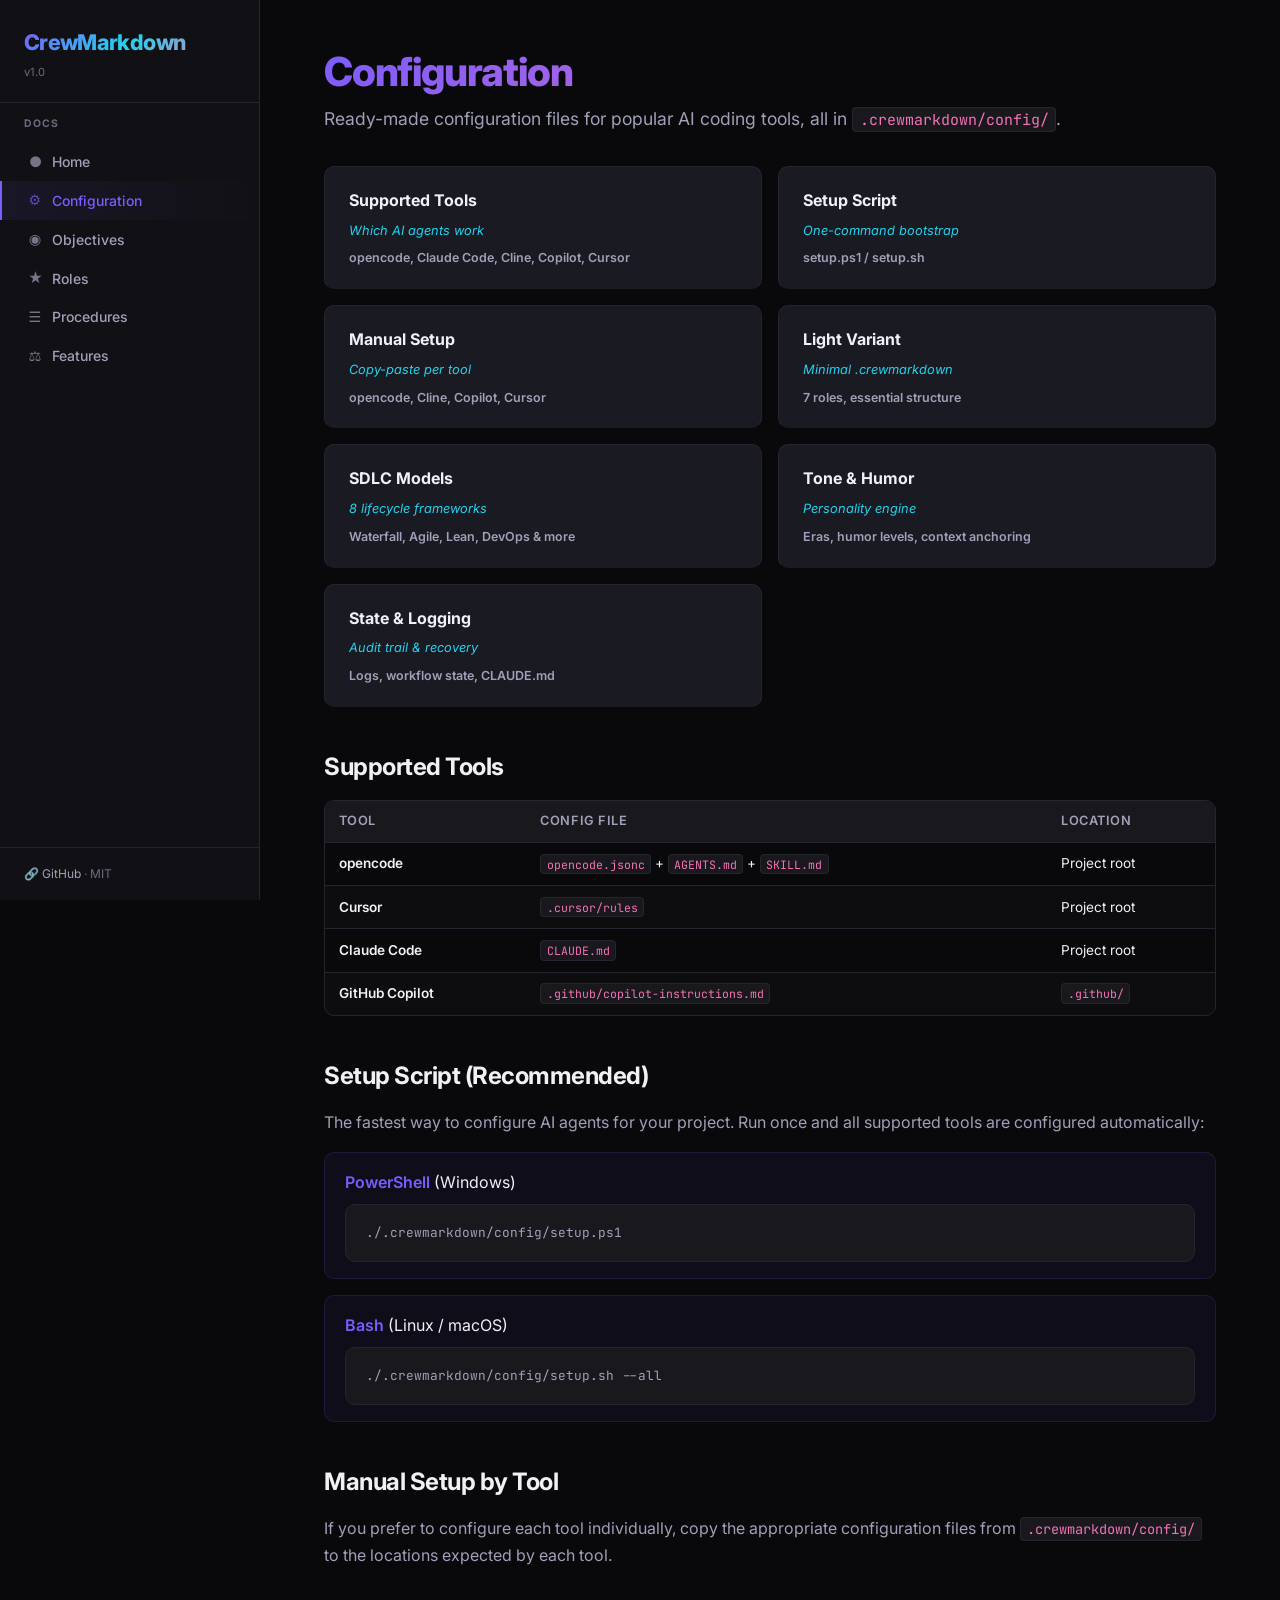
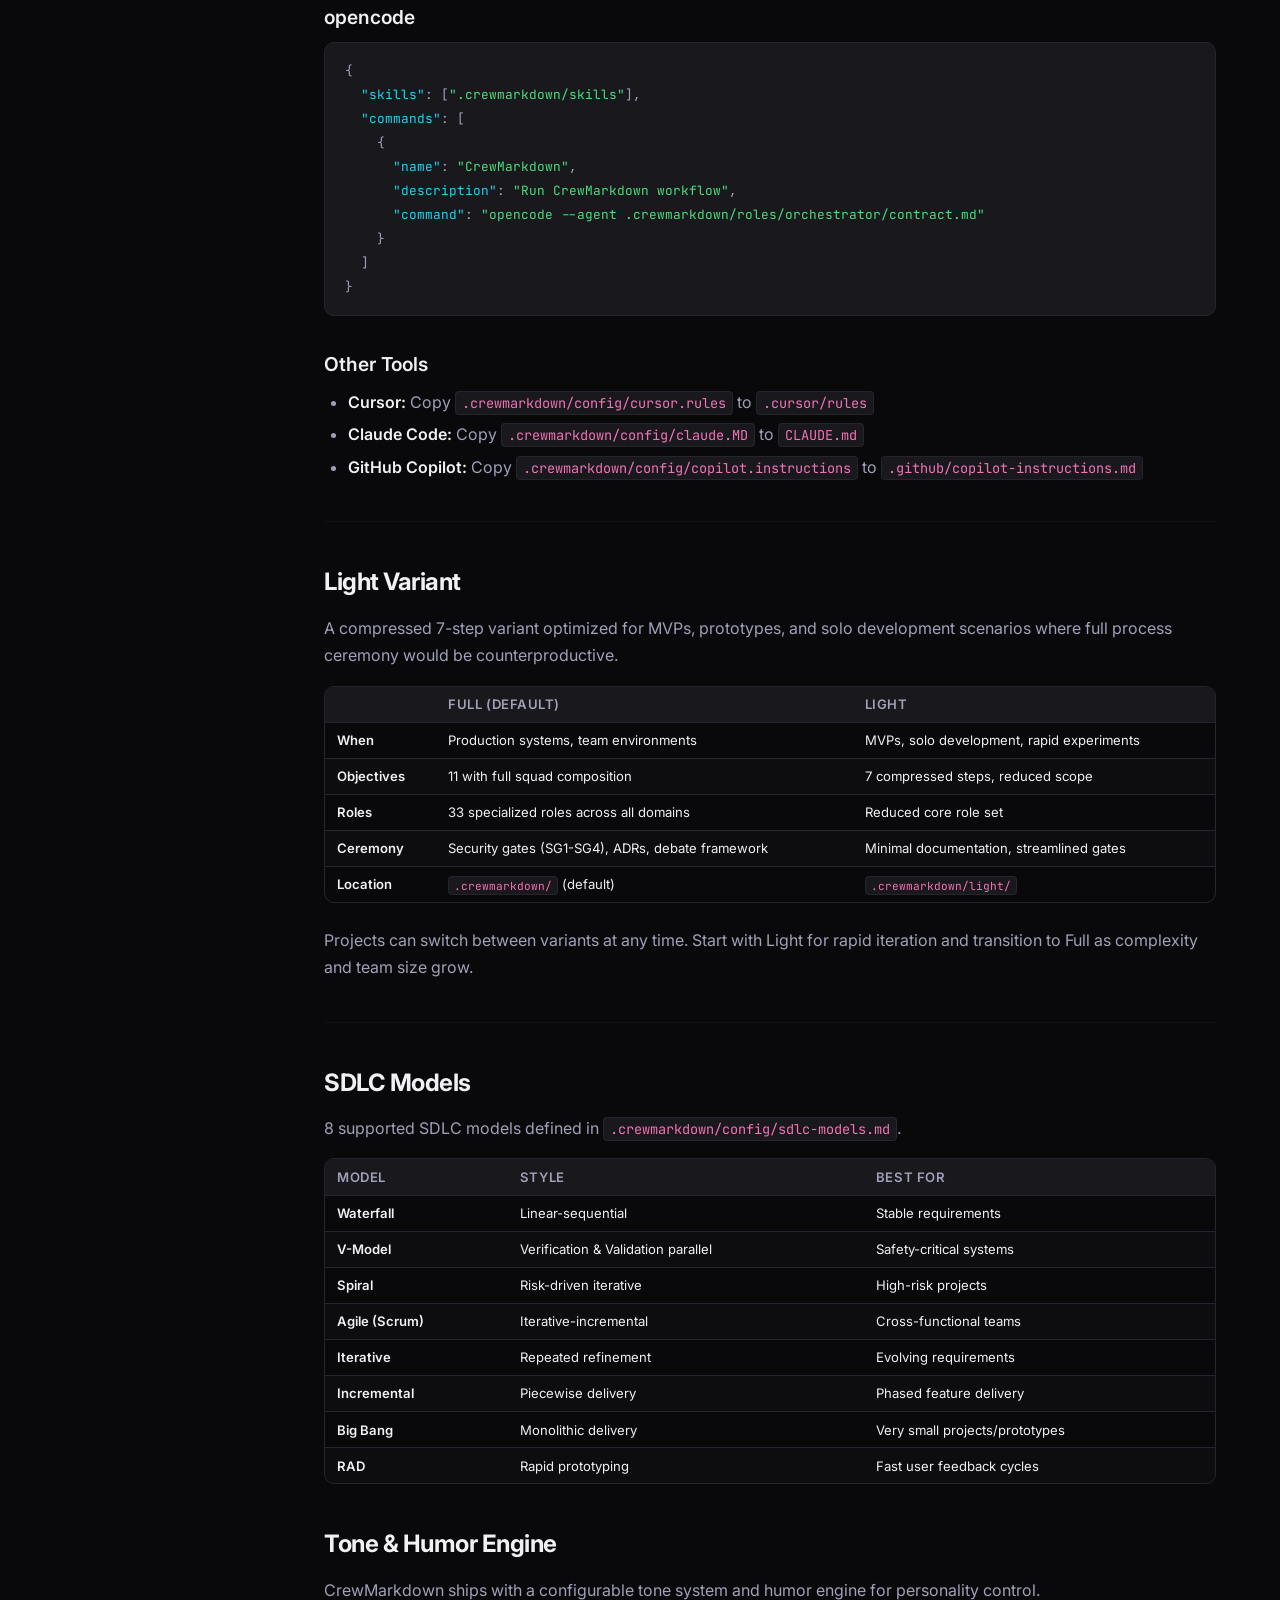
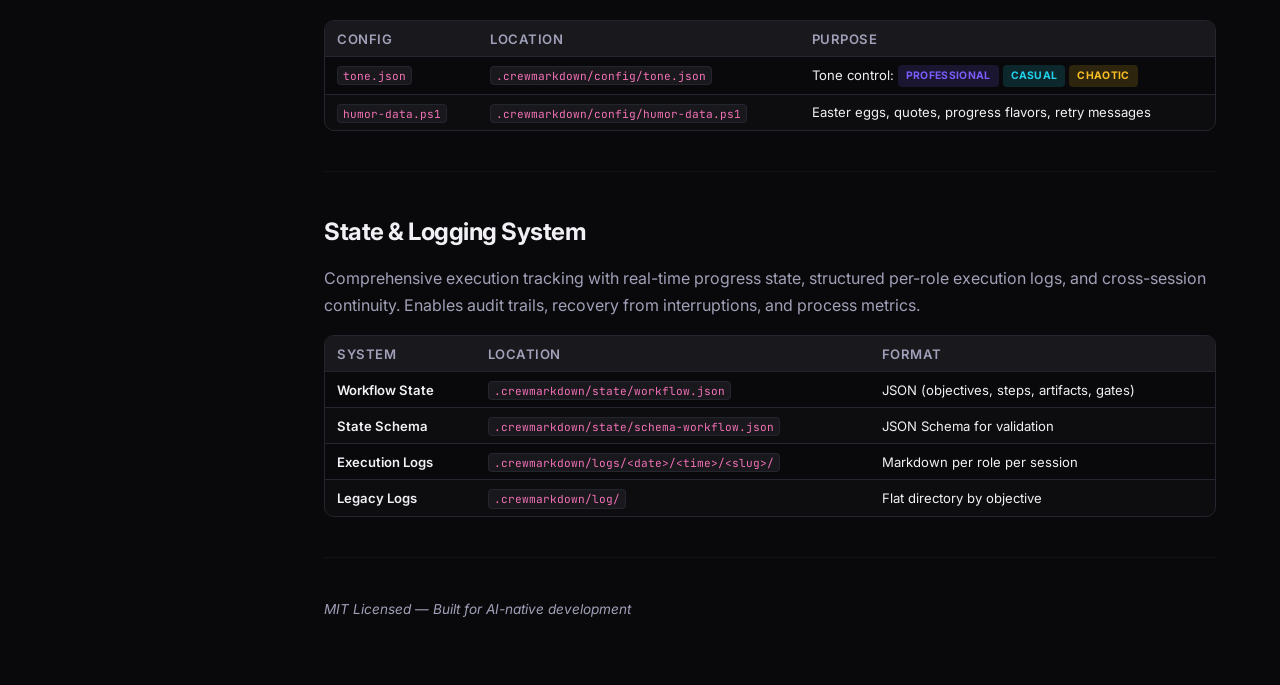
==== commit 33bc7efd: "docs: professional revamp of README and all documentation — enterprise-grade tone, full 33-role cata" ====
--- a/docs/configuration.html
+++ b/docs/configuration.html
@@ -111,8 +111,8 @@
     </table>
   </div>
 
-  <h2 id="setup-script">Setup Script</h2>
-  <p>The easiest way to configure AI agents for your project:</p>
+  <h2 id="setup-script">Setup Script (Recommended)</h2>
+  <p>The fastest way to configure AI agents for your project. Run once and all supported tools are configured automatically:</p>
 
   <div class="highlight-box">
     <strong>PowerShell</strong> (Windows)
@@ -120,11 +120,13 @@
   </div>
 
   <div class="highlight-box">
-    <strong>Bash</strong> (Linux/macOS)
+    <strong>Bash</strong> (Linux / macOS)
     <pre style="margin-top:0.5rem;margin-bottom:0;"><code>./.crewmarkdown/config/setup.sh --all</code></pre>
   </div>
 
-  <h2 id="manual-setup">Manual Setup</h2>
+  <h2 id="manual-setup">Manual Setup by Tool</h2>
+
+  <p>If you prefer to configure each tool individually, copy the appropriate configuration files from <code>.crewmarkdown/config/</code> to the locations expected by each tool.</p>
 
   <h3>opencode</h3>
   <pre><code>{
@@ -148,37 +150,37 @@
   <hr class="section-divider">
 
   <h2 id="light-variant">Light Variant</h2>
-  <p>A compressed 7-step variant for MVPs, prototypes, and solo development.</p>
+  <p>A compressed 7-step variant optimized for MVPs, prototypes, and solo development scenarios where full process ceremony would be counterproductive.</p>
 
   <div class="table-wrap">
     <table class="compact-table">
       <thead>
         <tr>
           <th></th>
-          <th>Full</th>
+          <th>Full (Default)</th>
           <th>Light</th>
         </tr>
       </thead>
       <tbody>
         <tr>
           <td><strong>When</strong></td>
-          <td>Production systems, teams</td>
-          <td>MVPs, solo dev, rapid experiments</td>
+          <td>Production systems, team environments</td>
+          <td>MVPs, solo development, rapid experiments</td>
         </tr>
         <tr>
           <td><strong>Objectives</strong></td>
-          <td>11 with full squads</td>
-          <td>7 compressed steps</td>
+          <td>11 with full squad composition</td>
+          <td>7 compressed steps, reduced scope</td>
         </tr>
         <tr>
           <td><strong>Roles</strong></td>
-          <td>33 specialized roles</td>
-          <td>Reduced role set</td>
+          <td>33 specialized roles across all domains</td>
+          <td>Reduced core role set</td>
         </tr>
         <tr>
           <td><strong>Ceremony</strong></td>
-          <td>Security gates, ADRs, debate</td>
-          <td>Minimal documentation</td>
+          <td>Security gates (SG1-SG4), ADRs, debate framework</td>
+          <td>Minimal documentation, streamlined gates</td>
         </tr>
         <tr>
           <td><strong>Location</strong></td>
@@ -189,7 +191,7 @@
     </table>
   </div>
 
-  <p>Switch any time. Start with Light &rarr; move to Full as complexity grows.</p>
+  <p>Projects can switch between variants at any time. Start with Light for rapid iteration and transition to Full as complexity and team size grow.</p>
 
   <hr class="section-divider">
 
@@ -248,7 +250,7 @@
   <hr class="section-divider">
 
   <h2 id="state-logging">State &amp; Logging System</h2>
-  <p>Real-time progress tracking and structured execution logs.</p>
+  <p>Comprehensive execution tracking with real-time progress state, structured per-role execution logs, and cross-session continuity. Enables audit trails, recovery from interruptions, and process metrics.</p>
 
   <div class="table-wrap">
     <table class="compact-table">
